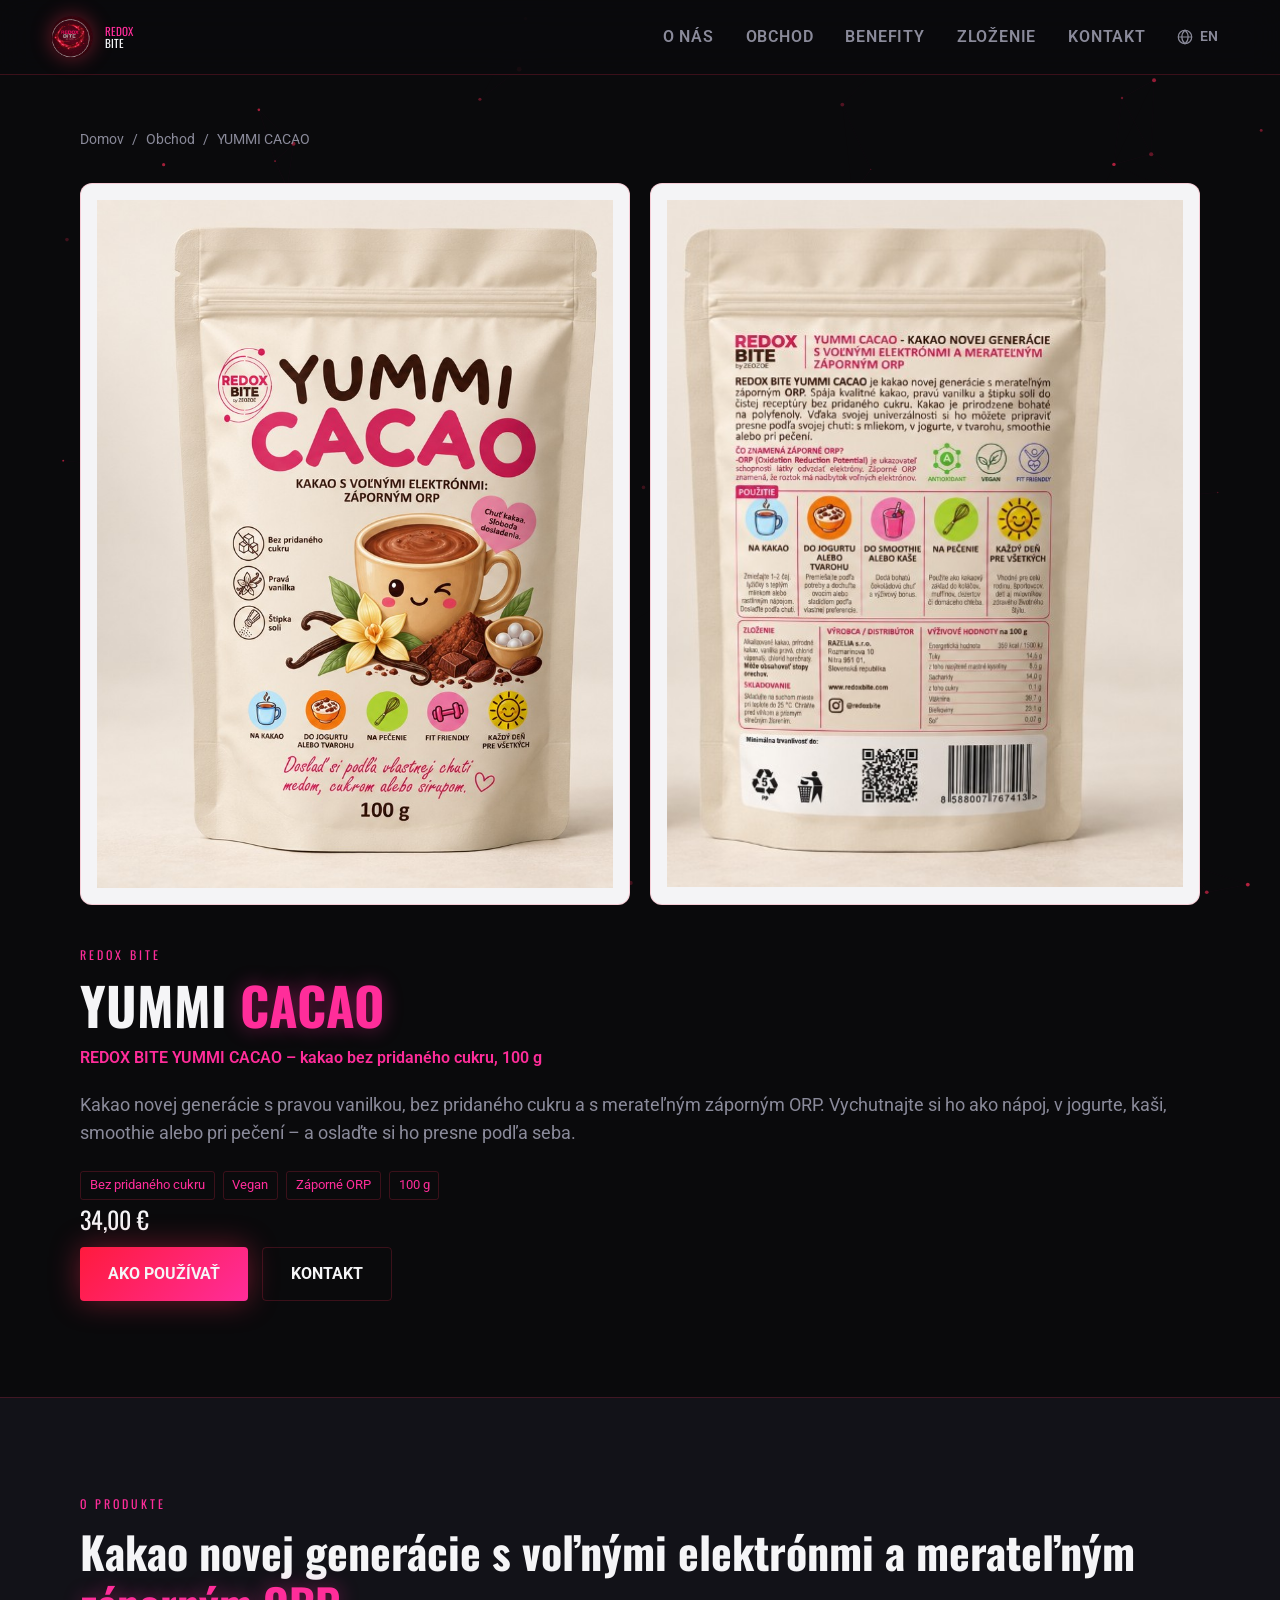
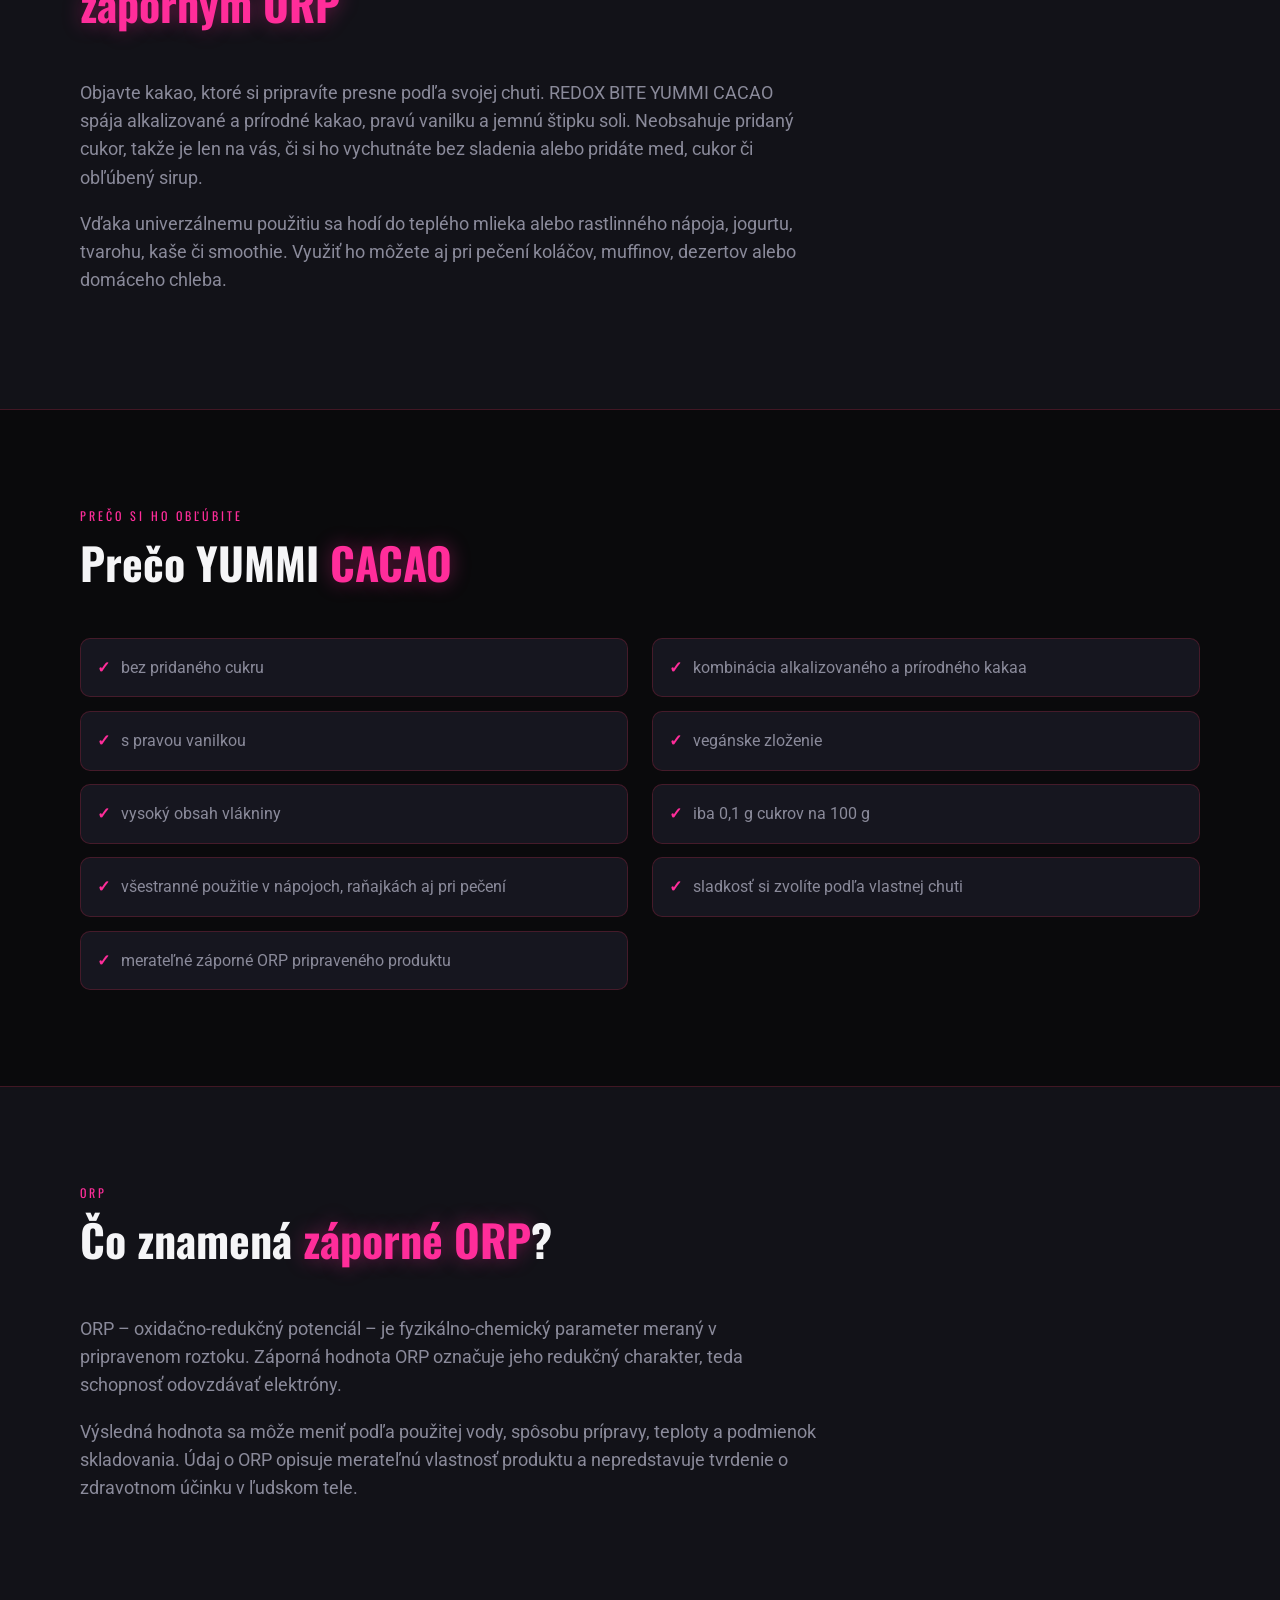
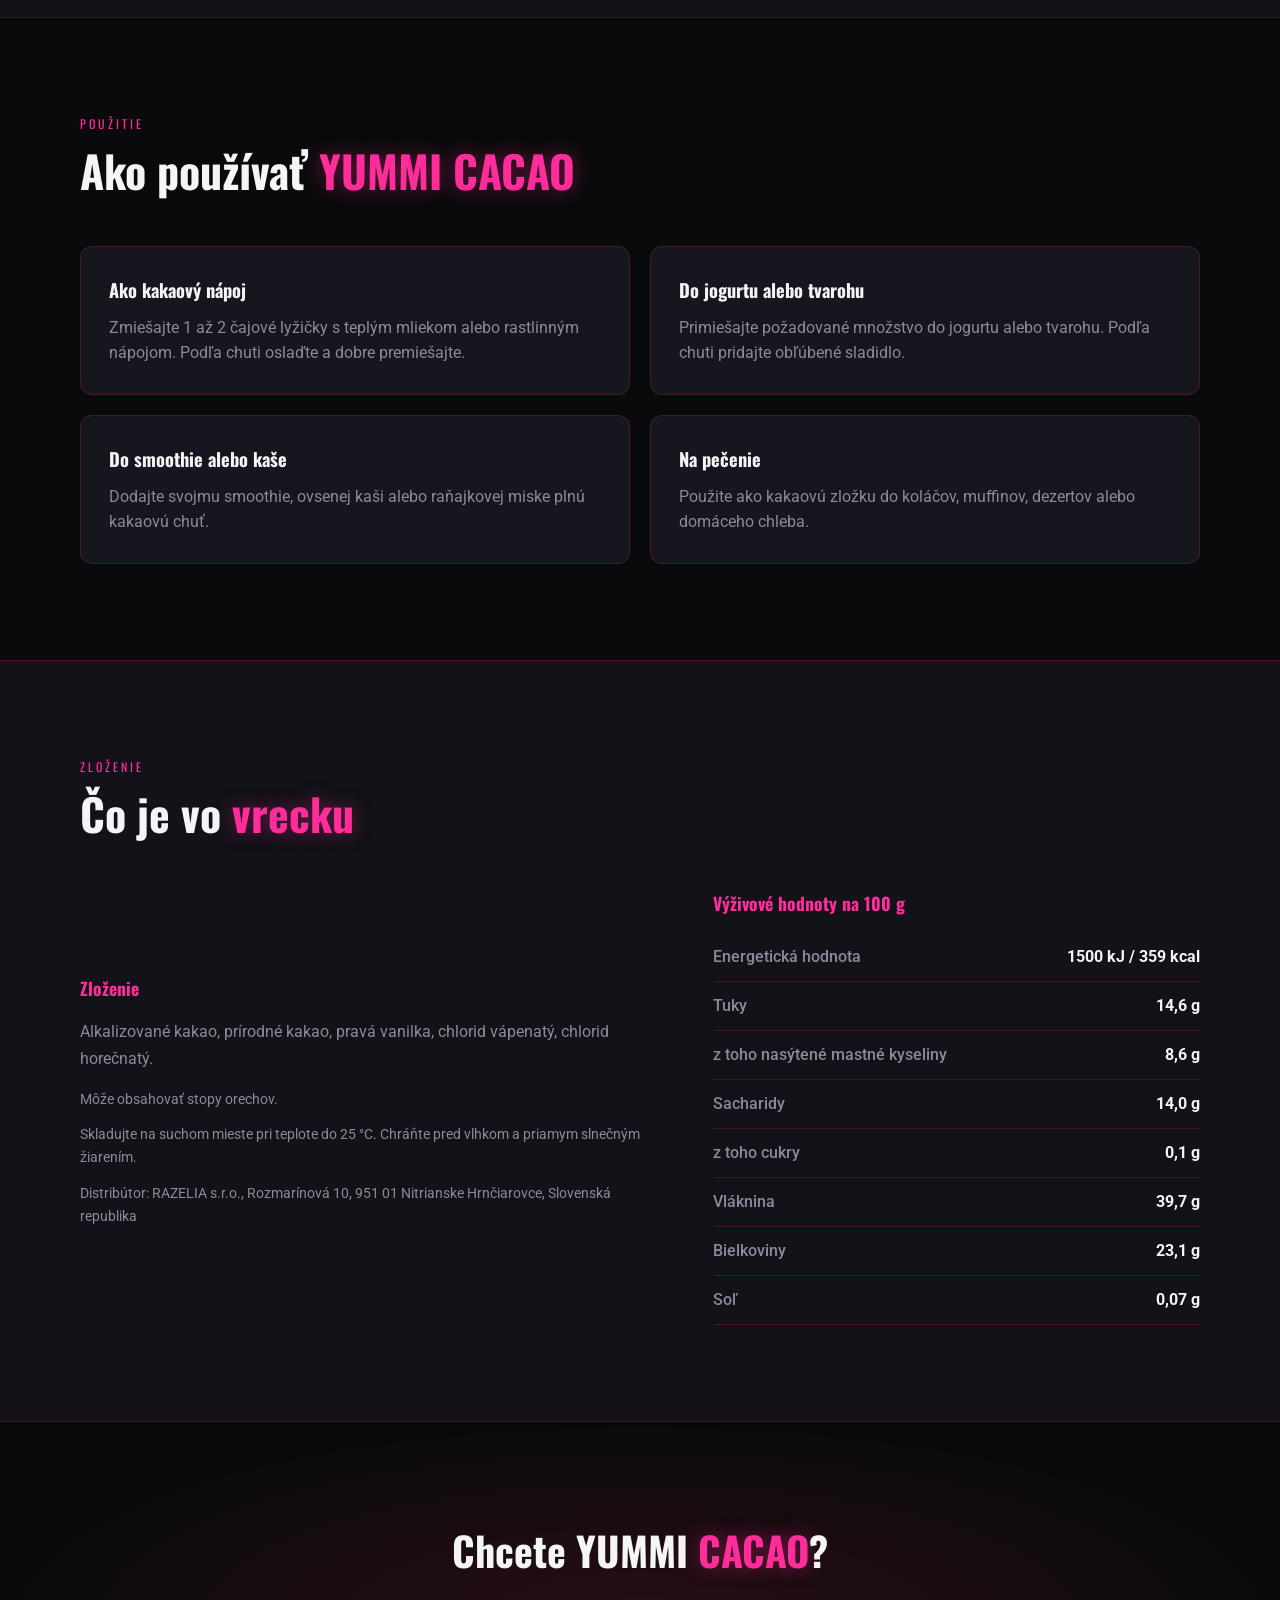
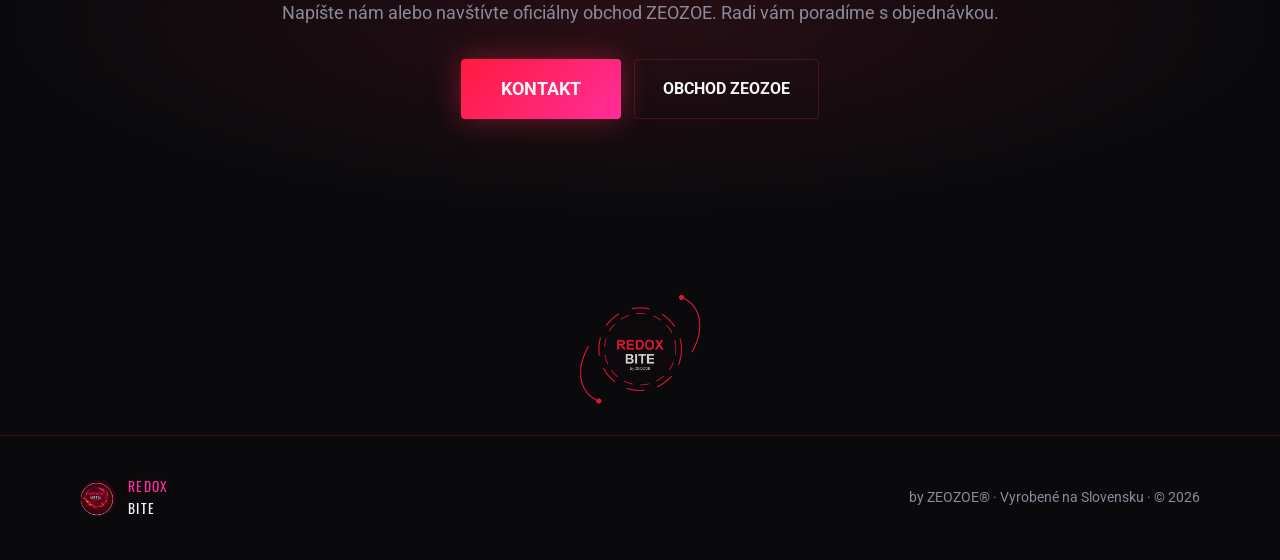
==== yummi-cacao-kakao-bez-pridaneho-cukru/index.html @ 3885592e "Add classic YUMMI CACAO at 34 EUR and price Pomaranč at 36 EUR. Co-authored-by: Cursor <cursoragent@" ====
<!DOCTYPE html>
<html lang="sk">
<head>
  <meta charset="UTF-8">
  <meta name="viewport" content="width=device-width, initial-scale=1.0">
  <title data-i18n="ycPageTitle">REDOX BITE YUMMI CACAO – kakao bez pridaného cukru, 100 g</title>
  <meta name="description" content="YUMMI CACAO spája prírodné a alkalizované kakao, pravú vanilku a merateľné záporné ORP. Bez pridaného cukru, do nápojov, kaší aj na pečenie." data-i18n-content="ycMetaDesc">
  <meta name="keywords" content="kakao bez pridaného cukru, YUMMI CACAO, REDOX BITE, kakao s vanilkou, vegánske kakao, kakao na pitie, kakao do smoothie, kakao do jogurtu, kakao na pečenie, záporné ORP, kvalitné kakao">
  <link rel="canonical" href="https://redoxbite.com/yummi-cacao-kakao-bez-pridaneho-cukru/">
  <meta property="og:type" content="product">
  <meta property="og:locale" content="sk_SK">
  <meta property="og:url" content="https://redoxbite.com/yummi-cacao-kakao-bez-pridaneho-cukru/">
  <meta property="og:title" content="REDOX BITE YUMMI CACAO – kakao bez pridaného cukru, 100 g" data-i18n-content="ycPageTitle">
  <meta property="og:description" content="YUMMI CACAO spája prírodné a alkalizované kakao, pravú vanilku a merateľné záporné ORP. Bez pridaného cukru, do nápojov, kaší aj na pečenie." data-i18n-content="ycMetaDesc">
  <meta property="og:image" content="https://redoxbite.com/assets/yummi-cacao-classic-front.jpg">
  <meta name="twitter:card" content="summary_large_image">
  <meta name="twitter:title" content="REDOX BITE YUMMI CACAO – kakao bez pridaného cukru, 100 g" data-i18n-content="ycPageTitle">
  <meta name="twitter:description" content="YUMMI CACAO spája prírodné a alkalizované kakao, pravú vanilku a merateľné záporné ORP. Bez pridaného cukru, do nápojov, kaší aj na pečenie." data-i18n-content="ycMetaDesc">
  <meta name="twitter:image" content="https://redoxbite.com/assets/yummi-cacao-classic-front.jpg">
  <link rel="icon" href="../assets/logo-red.png" type="image/png">
  <link rel="preconnect" href="https://fonts.googleapis.com">
  <link rel="preconnect" href="https://fonts.gstatic.com" crossorigin>
  <link href="https://fonts.googleapis.com/css?family=Roboto:400,500,700|Oswald:700&subset=latin,latin-ext&display=swap" rel="stylesheet">
  <link rel="stylesheet" href="../css/style.css?v=40">
  <script type="application/ld+json">
  {
    "@context": "https://schema.org",
    "@graph": [
      {
        "@type": "Product",
        "name": "REDOX BITE YUMMI CACAO – kakao bez pridaného cukru, 100 g",
        "description": "YUMMI CACAO spája prírodné a alkalizované kakao, pravú vanilku a merateľné záporné ORP. Bez pridaného cukru, do nápojov, kaší aj na pečenie.",
        "image": [
          "https://redoxbite.com/assets/yummi-cacao-classic-front.jpg",
          "https://redoxbite.com/assets/yummi-cacao-classic-back.jpg"
        ],
        "brand": { "@type": "Brand", "name": "REDOX BITE" },
        "sku": "8588007767413",
        "gtin13": "8588007767413",
        "offers": {
          "@type": "Offer",
          "priceCurrency": "EUR",
          "price": "34.00",
          "availability": "https://schema.org/InStock",
          "url": "https://redoxbite.com/yummi-cacao-kakao-bez-pridaneho-cukru/"
        },
        "weight": { "@type": "QuantitativeValue", "value": "100", "unitCode": "GRM" },
        "manufacturer": {
          "@type": "Organization",
          "name": "RAZELIA s.r.o.",
          "address": {
            "@type": "PostalAddress",
            "streetAddress": "Rozmarínová 10",
            "addressLocality": "Nitrianske Hrnčiarovce",
            "postalCode": "951 01",
            "addressCountry": "SK"
          }
        }
      }
    ]
  }
  </script>
</head>
<body>
  <canvas id="particles" aria-hidden="true"></canvas>

  <header class="site-header">
    <a href="../" class="brand">
      <img src="../assets/logo-red.png" alt="Redox Bite logo" width="42" height="42">
      <span class="brand-text">
        <span class="brand-redox">REDOX</span>
        <span class="brand-bite">BITE</span>
      </span>
    </a>
    <div class="header-right">
      <nav class="site-nav">
        <a href="../#about" data-i18n="navAbout">O nás</a>
        <a href="../#products" data-i18n="navShop">Obchod</a>
        <a href="#vlastnosti" data-i18n="navBenefits">Benefity</a>
        <a href="#zlozenie" data-i18n="navIngredients">Zloženie</a>
        <a href="../#contact" data-i18n="navContact">Kontakt</a>
      </nav>
      <button class="lang-toggle" type="button" id="langToggle" aria-label="Prepnúť do angličtiny">
        <svg class="lang-toggle__icon" viewBox="0 0 24 24" width="18" height="18" aria-hidden="true" focusable="false">
          <circle cx="12" cy="12" r="9" fill="none" stroke="currentColor" stroke-width="1.6"/>
          <path d="M3 12h18M12 3c2.8 2.4 4.2 5.4 4.2 9s-1.4 6.6-4.2 9c-2.8-2.4-4.2-5.4-4.2-9S9.2 5.4 12 3z" fill="none" stroke="currentColor" stroke-width="1.6"/>
        </svg>
        <span class="lang-toggle__code" id="langCode">EN</span>
      </button>
      <button class="nav-toggle" type="button" aria-label="Otvoriť menu" aria-expanded="false" data-i18n-aria="navToggle">
        <span></span><span></span><span></span>
      </button>
    </div>
  </header>

  <main>
    <section class="section pdp">
      <div class="container">
        <nav class="pdp__breadcrumb" aria-label="Breadcrumb">
          <a href="../" data-i18n="cacaoHome">Domov</a>
          <span aria-hidden="true">/</span>
          <a href="../#products" data-i18n="navShop">Obchod</a>
          <span aria-hidden="true">/</span>
          <span data-i18n="ycBreadcrumb">YUMMI CACAO</span>
        </nav>

        <div class="pdp__hero">
          <div class="pdp__gallery">
            <figure class="pdp__shot">
              <img
                src="../assets/yummi-cacao-classic-front.jpg"
                alt="REDOX BITE YUMMI CACAO v béžovom doypack balení 100 g"
                data-i18n-alt="ycFrontAlt"
                width="768"
                height="1024"
              >
            </figure>
            <figure class="pdp__shot">
              <img
                src="../assets/yummi-cacao-classic-back.jpg"
                alt="Zadná strana balenia YUMMI CACAO so zložením, použitím a výživovými údajmi"
                data-i18n-alt="ycBackAlt"
                width="512"
                height="682"
              >
            </figure>
          </div>

          <div class="pdp__summary">
            <p class="section-label">REDOX BITE</p>
            <h1 data-i18n-html="ycH1">YUMMI <span class="highlight">CACAO</span></h1>
            <p class="pdp__seo-name" data-i18n="ycSeoName">REDOX BITE YUMMI CACAO – kakao bez pridaného cukru, 100 g</p>
            <p class="pdp__lead" data-i18n="ycShort">
              Kakao novej generácie s pravou vanilkou, bez pridaného cukru a s merateľným záporným ORP. Vychutnajte si ho ako nápoj, v jogurte, kaši, smoothie alebo pri pečení – a oslaďte si ho presne podľa seba.
            </p>
            <ul class="product-tags">
              <li data-i18n="cacaoTagSugar">Bez pridaného cukru</li>
              <li data-i18n="cacaoTagVegan">Vegan</li>
              <li data-i18n="cacaoTagOrp">Záporné ORP</li>
              <li>100 g</li>
            </ul>
            <p class="product-price">34,00 €</p>
            <div class="pdp__actions">
              <a href="#pouzitie" class="btn btn-primary" data-i18n="cacaoUseBtn">Ako používať</a>
              <a href="../#contact" class="btn btn-ghost" data-i18n="navContact">Kontakt</a>
            </div>
          </div>
        </div>
      </div>
    </section>

    <section class="section section-dark" id="popis">
      <div class="container">
        <p class="section-label" data-i18n="cacaoAboutLabel">O produkte</p>
        <h2 class="section-title" data-i18n-html="ycAboutTitle">Kakao novej generácie s voľnými elektrónmi a merateľným <span class="highlight">záporným ORP</span></h2>
        <div class="pdp__copy">
          <p data-i18n="ycLong1">
            Objavte kakao, ktoré si pripravíte presne podľa svojej chuti. REDOX BITE YUMMI CACAO spája alkalizované a prírodné kakao, pravú vanilku a jemnú štipku soli. Neobsahuje pridaný cukor, takže je len na vás, či si ho vychutnáte bez sladenia alebo pridáte med, cukor či obľúbený sirup.
          </p>
          <p data-i18n="ycLong2">
            Vďaka univerzálnemu použitiu sa hodí do teplého mlieka alebo rastlinného nápoja, jogurtu, tvarohu, kaše či smoothie. Využiť ho môžete aj pri pečení koláčov, muffinov, dezertov alebo domáceho chleba.
          </p>
        </div>
      </div>
    </section>

    <section class="section" id="vlastnosti">
      <div class="container">
        <p class="section-label" data-i18n="ycFeatLabel">Prečo si ho obľúbite</p>
        <h2 class="section-title" data-i18n-html="ycFeatTitle">Prečo YUMMI <span class="highlight">CACAO</span></h2>
        <ul class="pdp__features">
          <li data-i18n="ycFeat1">bez pridaného cukru</li>
          <li data-i18n="ycFeat2">kombinácia alkalizovaného a prírodného kakaa</li>
          <li data-i18n="ycFeat3">s pravou vanilkou</li>
          <li data-i18n="ycFeat4">vegánske zloženie</li>
          <li data-i18n="ycFeat5">vysoký obsah vlákniny</li>
          <li data-i18n="ycFeat6">iba 0,1 g cukrov na 100 g</li>
          <li data-i18n="ycFeat7">všestranné použitie v nápojoch, raňajkách aj pri pečení</li>
          <li data-i18n="ycFeat8">sladkosť si zvolíte podľa vlastnej chuti</li>
          <li data-i18n="ycFeat9">merateľné záporné ORP pripraveného produktu</li>
        </ul>
      </div>
    </section>

    <section class="section section-dark" id="orp">
      <div class="container">
        <p class="section-label">ORP</p>
        <h2 class="section-title" data-i18n-html="ycOrpTitle">Čo znamená <span class="highlight">záporné ORP</span>?</h2>
        <div class="pdp__copy">
          <p data-i18n="ycOrp1">
            ORP – oxidačno-redukčný potenciál – je fyzikálno-chemický parameter meraný v pripravenom roztoku. Záporná hodnota ORP označuje jeho redukčný charakter, teda schopnosť odovzdávať elektróny.
          </p>
          <p data-i18n="ycOrp2">
            Výsledná hodnota sa môže meniť podľa použitej vody, spôsobu prípravy, teploty a podmienok skladovania. Údaj o ORP opisuje merateľnú vlastnosť produktu a nepredstavuje tvrdenie o zdravotnom účinku v ľudskom tele.
          </p>
        </div>
      </div>
    </section>

    <section class="section" id="pouzitie">
      <div class="container">
        <p class="section-label" data-i18n="cacaoUseLabel">Použitie</p>
        <h2 class="section-title" data-i18n-html="ycUseTitle">Ako používať <span class="highlight">YUMMI CACAO</span></h2>
        <div class="pdp__usage">
          <article class="pdp__use-card">
            <h3 data-i18n="ycUse1Title">Ako kakaový nápoj</h3>
            <p data-i18n="ycUse1Text">Zmiešajte 1 až 2 čajové lyžičky s teplým mliekom alebo rastlinným nápojom. Podľa chuti oslaďte a dobre premiešajte.</p>
          </article>
          <article class="pdp__use-card">
            <h3 data-i18n="ycUse2Title">Do jogurtu alebo tvarohu</h3>
            <p data-i18n="ycUse2Text">Primiešajte požadované množstvo do jogurtu alebo tvarohu. Podľa chuti pridajte obľúbené sladidlo.</p>
          </article>
          <article class="pdp__use-card">
            <h3 data-i18n="ycUse3Title">Do smoothie alebo kaše</h3>
            <p data-i18n="ycUse3Text">Dodajte svojmu smoothie, ovsenej kaši alebo raňajkovej miske plnú kakaovú chuť.</p>
          </article>
          <article class="pdp__use-card">
            <h3 data-i18n="ycUse4Title">Na pečenie</h3>
            <p data-i18n="ycUse4Text">Použite ako kakaovú zložku do koláčov, muffinov, dezertov alebo domáceho chleba.</p>
          </article>
        </div>
      </div>
    </section>

    <section class="section section-dark" id="zlozenie">
      <div class="container">
        <p class="section-label" data-i18n="ingHeading">Zloženie</p>
        <h2 class="section-title" data-i18n-html="ycIngTitle">Čo je vo <span class="highlight">vrecku</span></h2>
        <div class="formula-layout">
          <div class="ingredients-block">
            <h3 data-i18n="ingHeading">Zloženie</h3>
            <p class="ingredients-text" data-i18n="ycIngText">
              Alkalizované kakao, prírodné kakao, pravá vanilka, chlorid vápenatý, chlorid horečnatý.
            </p>
            <p class="ingredients-note" data-i18n="ycAllergens">Môže obsahovať stopy orechov.</p>
            <p class="ingredients-note" data-i18n="ycStorage">Skladujte na suchom mieste pri teplote do 25 °C. Chráňte pred vlhkom a priamym slnečným žiarením.</p>
            <p class="ingredients-note" data-i18n="ycDistributor">Distribútor: RAZELIA s.r.o., Rozmarínová 10, 951 01 Nitrianske Hrnčiarovce, Slovenská republika</p>
          </div>
          <div class="usage-block">
            <h3 data-i18n="ycNutriTitle">Výživové hodnoty na 100 g</h3>
            <table class="pdp__nutrition">
              <caption class="visually-hidden" data-i18n="ycNutriTitle">Výživové hodnoty na 100 g</caption>
              <tbody>
                <tr>
                  <th scope="row" data-i18n="cacaoNutriEnergy">Energetická hodnota</th>
                  <td>1500 kJ / 359 kcal</td>
                </tr>
                <tr>
                  <th scope="row" data-i18n="cacaoNutriFat">Tuky</th>
                  <td>14,6 g</td>
                </tr>
                <tr>
                  <th scope="row" data-i18n="cacaoNutriSat">z toho nasýtené mastné kyseliny</th>
                  <td>8,6 g</td>
                </tr>
                <tr>
                  <th scope="row" data-i18n="cacaoNutriCarb">Sacharidy</th>
                  <td>14,0 g</td>
                </tr>
                <tr>
                  <th scope="row" data-i18n="cacaoNutriSugar">z toho cukry</th>
                  <td>0,1 g</td>
                </tr>
                <tr>
                  <th scope="row" data-i18n="cacaoNutriFiber">Vláknina</th>
                  <td>39,7 g</td>
                </tr>
                <tr>
                  <th scope="row" data-i18n="cacaoNutriProtein">Bielkoviny</th>
                  <td>23,1 g</td>
                </tr>
                <tr>
                  <th scope="row" data-i18n="cacaoNutriSalt">Soľ</th>
                  <td>0,07 g</td>
                </tr>
              </tbody>
            </table>
          </div>
        </div>
      </div>
    </section>

    <section class="section cta-section">
      <div class="container cta-inner">
        <h2 data-i18n-html="ycCtaTitle">Chcete YUMMI <span class="highlight">CACAO</span>?</h2>
        <p data-i18n="ycCtaText">Napíšte nám alebo navštívte oficiálny obchod ZEOZOE. Radi vám poradíme s objednávkou.</p>
        <div class="pdp__actions pdp__actions--center">
          <a href="../#contact" class="btn btn-primary btn-lg" data-i18n="navContact">Kontakt</a>
          <a href="https://www.zeozoe.sk/kategoria-produktu/vsetko/redox-bite/" class="btn btn-ghost" target="_blank" rel="noopener noreferrer" data-i18n="btnZeozoeShop">Obchod ZEOZOE</a>
        </div>
      </div>
    </section>
  </main>

  <div class="bottom-mark" aria-hidden="true">
    <img src="../assets/logo-orbital-match.png?v=4" alt="" width="140" height="140" loading="lazy">
  </div>

  <footer class="site-footer">
    <div class="container footer-inner">
      <div class="footer-brand">
        <img src="../assets/logo-red.png" alt="" width="36" height="36">
        <span><span class="text-redox">REDOX</span> <span class="text-bite">BITE</span></span>
      </div>
      <p class="footer-credit" data-i18n-html="footerCredit">by ZEOZOE® &middot; Vyrobené na Slovensku &middot; &copy; 2026</p>
    </div>
  </footer>

  <script src="../js/i18n.js?v=3"></script>
  <script src="../js/main.js?v=7"></script>
</body>
</html>
---- css/style.css ----
*,
*::before,
*::after {
  margin: 0;
  padding: 0;
  box-sizing: border-box;
}

:root {
  --bg: #0a0a0c;
  --bg-elevated: #121218;
  --bg-card: #16161f;
  --red: #ff1a3d;
  --red-glow: #ff2d55;
  --pink: #ff2d9a;
  --magenta: #e91e8c;
  --white: #f5f5f7;
  --muted: #8a8a9a;
  --border: rgba(255, 45, 85, 0.2);
  --font-display: Oswald, sans-serif;
  --font-body: Roboto, Helvetica, sans-serif;
}

html {
  scroll-behavior: smooth;
}

body {
  font-family: Roboto, Helvetica, sans-serif;
  background: var(--bg);
  color: var(--white);
  line-height: 1.6;
  overflow-x: hidden;
}

h1, h2, h3, h4, h5, h6,
.brand-text,
.section-title,
.section-label,
.hero h1,
.stat-value,
.product-price,
.cta-inner h2,
.footer-brand {
  font-family: Oswald, sans-serif;
  letter-spacing: normal;
}

#particles {
  position: fixed;
  inset: 0;
  z-index: 0;
  pointer-events: none;
}

a {
  color: var(--pink);
  text-decoration: none;
  transition: color 0.25s, opacity 0.25s;
}

a:hover {
  color: var(--red-glow);
}

img {
  max-width: 100%;
  display: block;
}

.container {
  width: min(1120px, 92vw);
  margin: 0 auto;
}

/* Header */

.site-header {
  position: fixed;
  top: 0;
  left: 0;
  right: 0;
  z-index: 100;
  display: flex;
  align-items: center;
  justify-content: space-between;
  padding: 1rem 4vw;
  background: rgba(10, 10, 12, 0.75);
  backdrop-filter: blur(16px);
  border-bottom: 1px solid var(--border);
}

.header-right {
  display: flex;
  align-items: center;
  gap: 1.25rem;
}

.lang-toggle {
  display: inline-flex;
  align-items: center;
  gap: 0.4rem;
  padding: 0.35rem 0.55rem;
  background: transparent;
  border: 1px solid transparent;
  border-radius: 4px;
  color: var(--muted);
  font-family: Roboto, Helvetica, sans-serif;
  font-size: 0.85rem;
  font-weight: 600;
  letter-spacing: 0.04em;
  cursor: pointer;
  transition: color 0.2s ease-in-out, border-color 0.2s ease-in-out, background 0.2s ease-in-out;
}

.lang-toggle:hover,
.lang-toggle:focus-visible {
  color: var(--white);
  border-color: var(--border);
  outline: none;
}

.lang-toggle:active {
  color: var(--pink);
}

.lang-toggle__icon {
  display: block;
  flex-shrink: 0;
}

.lang-toggle__code {
  line-height: 1;
}

.brand {
  display: flex;
  align-items: center;
  gap: 0.75rem;
  color: inherit;
}

.brand img,
.footer-brand img {
  border-radius: 50%;
  background: #120008;
  object-fit: cover;
  object-position: center center;
}

.brand img {
  box-shadow: 0 0 20px rgba(255, 45, 85, 0.4);
}

.brand-text {
  display: flex;
  flex-direction: column;
  font-family: Oswald, sans-serif;
  font-size: 0.7rem;
  line-height: 1.1;
  letter-spacing: normal;
}

.brand-redox {
  color: var(--pink);
}

.brand-bite {
  color: var(--white);
}

.site-nav {
  display: flex;
  gap: 2rem;
}

.site-nav a {
  color: var(--muted);
  font-weight: 600;
  font-size: 1rem;
  letter-spacing: 0.05em;
  text-transform: uppercase;
}

.site-nav a:hover {
  color: var(--white);
}

.nav-toggle {
  display: none;
  flex-direction: column;
  gap: 5px;
  background: none;
  border: none;
  cursor: pointer;
  padding: 4px;
}

.nav-toggle span {
  display: block;
  width: 24px;
  height: 2px;
  background: var(--white);
  transition: transform 0.3s, opacity 0.3s;
}

/* Hero */

.hero {
  position: relative;
  min-height: 100vh;
  display: flex;
  align-items: center;
  justify-content: center;
  padding: 7rem 4vw 4rem;
  z-index: 1;
}

.hero-glow {
  position: absolute;
  top: 30%;
  left: 50%;
  transform: translate(-50%, -50%);
  width: 600px;
  height: 600px;
  background: radial-gradient(circle, rgba(255, 45, 85, 0.25) 0%, transparent 70%);
  pointer-events: none;
  animation: pulse-glow 4s ease-in-out infinite;
}

@keyframes pulse-glow {
  0%, 100% { opacity: 0.6; transform: translate(-50%, -50%) scale(1); }
  50% { opacity: 1; transform: translate(-50%, -50%) scale(1.1); }
}

.hero-inner {
  text-align: center;
  max-width: 720px;
  position: relative;
  z-index: 2;
  padding-bottom: 2rem;
}

.hero-logo-stage {
  position: relative;
  width: 210px;
  height: 210px;
  margin: 0 auto 1.5rem;
}

.hero-logo-wrap {
  position: absolute;
  top: 50%;
  left: 50%;
  width: 180px;
  height: 180px;
  transform: translate(-50%, -50%);
  border-radius: 50%;
  overflow: hidden;
  background: #3a0012;
  box-shadow: 0 0 40px rgba(255, 45, 85, 0.35);
  z-index: 2;
}

.hero-logo {
  display: block;
  width: 100%;
  height: 100%;
  object-fit: cover;
  object-position: 45% center;
  transform: scale(1.34) translateX(3%);
}

.orbit-ring-wrap {
  position: absolute;
  top: 50%;
  left: 50%;
  width: 208px;
  height: 208px;
  transform: translate(-50%, -50%);
  z-index: 3;
  pointer-events: none;
}

.orbit-ring {
  width: 100%;
  height: 100%;
  border-radius: 50%;
  border: 3px solid transparent;
  border-top-color: var(--red);
  border-right-color: var(--pink);
  box-shadow: 0 0 22px rgba(255, 45, 85, 0.55);
}

@keyframes spin {
  to { transform: rotate(360deg); }
}

.hero-tag {
  font-size: 0.85rem;
  letter-spacing: 0.3em;
  text-transform: uppercase;
  color: var(--muted);
  margin-bottom: 0.5rem;
}

.hero h1 {
  font-family: Oswald, sans-serif;
  font-size: clamp(3rem, 10vw, 5.5rem);
  font-weight: 700;
  line-height: 1;
  letter-spacing: normal;
  margin-bottom: 1.25rem;
}

.text-redox {
  color: var(--pink);
  text-shadow: 0 0 40px rgba(255, 45, 154, 0.6);
}

.text-bite {
  color: var(--white);
  display: block;
  text-shadow: 0 0 30px rgba(255, 255, 255, 0.2);
}

.hero-sub {
  font-size: clamp(1.05rem, 2.5vw, 1.25rem);
  color: var(--muted);
  max-width: 540px;
  margin: 0 auto 2rem;
  font-weight: 500;
  line-height: 1.7;
  letter-spacing: 0.01em;
}

.orp-badge {
  font-family: Oswald, sans-serif;
  font-weight: 700;
  font-size: 0.95em;
  color: var(--pink);
  letter-spacing: 0.04em;
  white-space: nowrap;
}

.hero-actions {
  display: flex;
  flex-wrap: wrap;
  gap: 1rem;
  justify-content: center;
  margin-bottom: 3rem;
}

.btn {
  display: inline-flex;
  align-items: center;
  justify-content: center;
  padding: 0.85rem 1.75rem;
  font-family: Roboto, Helvetica, sans-serif;
  font-size: 1rem;
  font-weight: 700;
  letter-spacing: normal;
  text-transform: uppercase;
  border-radius: 4px;
  border: none;
  cursor: pointer;
  transition: transform 0.2s, box-shadow 0.2s, background 0.2s;
}

.btn-primary {
  background: linear-gradient(135deg, var(--red), var(--pink));
  color: var(--white);
  box-shadow: 0 0 30px rgba(255, 45, 85, 0.4);
}

.btn:focus-visible {
  outline: 2px solid var(--pink);
  outline-offset: 3px;
}

.btn:active {
  transform: translateY(0);
}

.btn-primary:hover {
  transform: translateY(-2px);
  box-shadow: 0 0 45px rgba(255, 45, 85, 0.6);
  color: var(--white);
}

.btn-ghost {
  background: transparent;
  color: var(--white);
  border: 1px solid var(--border);
}

.btn-ghost:hover {
  border-color: var(--pink);
  color: var(--pink);
}

.btn-lg {
  padding: 1rem 2.5rem;
  font-size: 1.1rem;
}

.hero-stats {
  display: flex;
  flex-wrap: wrap;
  justify-content: center;
  gap: 2.5rem;
  padding-top: 1rem;
  border-top: 1px solid var(--border);
}

.stat {
  text-align: center;
}

.stat-value {
  display: block;
  font-family: Oswald, sans-serif;
  font-size: 1.75rem;
  font-weight: 700;
  color: var(--pink);
}

.stat-label {
  font-size: 0.8rem;
  color: var(--muted);
  text-transform: uppercase;
  letter-spacing: 0.1em;
}

/* Sections */

.section {
  position: relative;
  z-index: 1;
  padding: 6rem 0;
}

.section-dark {
  background: var(--bg-elevated);
  border-top: 1px solid var(--border);
  border-bottom: 1px solid var(--border);
}

.section-label {
  font-family: Oswald, sans-serif;
  font-size: 0.75rem;
  letter-spacing: 0.25em;
  text-transform: uppercase;
  color: var(--pink);
  margin-bottom: 0.75rem;
}

.section-title {
  font-family: Oswald, sans-serif;
  font-size: clamp(1.75rem, 4vw, 2.75rem);
  font-weight: 700;
  margin-bottom: 3rem;
  line-height: 1.2;
  letter-spacing: normal;
}

.highlight {
  color: var(--pink);
  text-shadow: 0 0 20px rgba(255, 45, 154, 0.4);
}

.section-intro {
  color: var(--muted);
  font-size: 1.15rem;
  margin: -2rem 0 2.5rem;
  max-width: 640px;
}

/* About */

.about-grid {
  display: grid;
  grid-template-columns: 1fr 1fr;
  gap: 3rem;
  align-items: center;
}

.about-copy p {
  color: var(--muted);
  font-size: 1.15rem;
  margin-bottom: 1.25rem;
  font-weight: 500;
}

.about-card {
  position: relative;
  border-radius: 12px;
  overflow: hidden;
  border: 1px solid var(--border);
}

.checker-bg {
  position: absolute;
  inset: 0;
  background-image:
    linear-gradient(45deg, #1a1a22 25%, transparent 25%),
    linear-gradient(-45deg, #1a1a22 25%, transparent 25%),
    linear-gradient(45deg, transparent 75%, #1a1a22 75%),
    linear-gradient(-45deg, transparent 75%, #1a1a22 75%);
  background-size: 20px 20px;
  background-position: 0 0, 0 10px, 10px -10px, -10px 0;
  opacity: 0.5;
}

.about-card-content {
  position: relative;
  padding: 2rem;
  background: rgba(22, 22, 31, 0.9);
}

.about-card-content h3 {
  font-family: Oswald, sans-serif;
  font-size: 1.25rem;
  margin-bottom: 1rem;
  color: var(--pink);
}

.about-card-content p {
  color: var(--muted);
  margin-bottom: 0.75rem;
}

.credit {
  margin-top: 1.5rem;
  font-size: 0.9rem;
}

.credit strong {
  color: var(--white);
}

/* Features */

.feature-grid {
  display: grid;
  grid-template-columns: repeat(3, 1fr);
  gap: 1.5rem;
}

.feature-card {
  background: var(--bg-card);
  border: 1px solid var(--border);
  border-radius: 12px;
  padding: 2rem;
  transition: transform 0.3s, box-shadow 0.3s, border-color 0.3s;
}

.feature-card:hover {
  transform: translateY(-4px);
  border-color: rgba(255, 45, 154, 0.4);
  box-shadow: 0 12px 40px rgba(255, 45, 85, 0.15);
}

.feature-icon {
  font-size: 2rem;
  margin-bottom: 1rem;
}

.feature-card h3 {
  font-family: Oswald, sans-serif;
  font-size: 1.1rem;
  margin-bottom: 0.75rem;
  color: var(--white);
}

.feature-card p {
  color: var(--muted);
  font-size: 1rem;
}

/* Products */

.product-grid {
  display: grid;
  grid-template-columns: repeat(2, 1fr);
  gap: 1.5rem;
}

.product-card {
  position: relative;
  background: var(--bg-card);
  border: 1px solid var(--border);
  border-radius: 12px;
  padding: 2rem;
  display: flex;
  flex-direction: column;
  gap: 0.85rem;
  transition: transform 0.3s, box-shadow 0.3s, border-color 0.3s;
}

.product-card:hover {
  transform: translateY(-4px);
  border-color: rgba(255, 45, 154, 0.4);
  box-shadow: 0 12px 40px rgba(255, 45, 85, 0.15);
}

.product-card-featured {
  border-color: rgba(255, 45, 154, 0.35);
  background: linear-gradient(160deg, rgba(255, 45, 85, 0.08), var(--bg-card));
}

.product-badge {
  align-self: flex-start;
  font-family: Oswald, sans-serif;
  font-size: 0.65rem;
  letter-spacing: 0.12em;
  text-transform: uppercase;
  color: var(--pink);
  border: 1px solid var(--border);
  padding: 0.25rem 0.6rem;
  border-radius: 3px;
}

.product-card h3 {
  font-family: Oswald, sans-serif;
  font-size: 1.15rem;
  line-height: 1.3;
}

.product-desc {
  color: var(--muted);
  flex: 1;
}

.product-tags {
  list-style: none;
  display: flex;
  flex-wrap: wrap;
  gap: 0.5rem;
}

.product-tags li {
  font-size: 0.8rem;
  color: var(--pink);
  border: 1px solid var(--border);
  padding: 0.2rem 0.55rem;
  border-radius: 3px;
}

.product-price {
  font-family: Oswald, sans-serif;
  font-size: 1.5rem;
  color: var(--white);
}

.product-card .btn {
  width: 100%;
}

.product-image-wrap {
  border-radius: 10px;
  overflow: hidden;
  border: 1px solid var(--border);
  background: #0f0f14;
  aspect-ratio: 1;
}

.product-image {
  width: 100%;
  height: 100%;
  object-fit: cover;
  display: block;
  transition: transform 0.4s ease;
}

.product-card:hover .product-image {
  transform: scale(1.04);
}

.product-image-wrap--contain {
  background: #f4f4f6;
}

.product-image-wrap--contain .product-image {
  object-fit: contain;
}

.product-card:hover .product-image-wrap--contain .product-image {
  transform: none;
}

/* Gallery showcase */

.section-gallery {
  padding: 3rem 0 1rem;
}

.gallery-showcase {
  display: grid;
  grid-template-columns: repeat(2, 1fr);
  gap: 1.5rem;
}

.gallery-item {
  margin: 0;
  border-radius: 12px;
  overflow: hidden;
  border: 1px solid var(--border);
  background: var(--bg-card);
}

.gallery-item img {
  width: 100%;
  aspect-ratio: 1;
  object-fit: cover;
  display: block;
}

.gallery-item figcaption {
  padding: 0.85rem 1rem;
  text-align: center;
  color: var(--muted);
  font-weight: 600;
  font-size: 0.95rem;
  border-top: 1px solid var(--border);
}

/* Benefits list */

.benefits-list {
  margin-top: 3rem;
  padding: 2rem;
  background: var(--bg-card);
  border: 1px solid var(--border);
  border-radius: 12px;
}

.benefits-list h3 {
  font-family: Oswald, sans-serif;
  font-size: 1.1rem;
  margin-bottom: 1rem;
  color: var(--pink);
}

.benefits-list ul {
  list-style: none;
  display: grid;
  grid-template-columns: repeat(2, 1fr);
  gap: 0.65rem 2rem;
}

.benefits-list li {
  color: var(--muted);
  padding-left: 1.25rem;
  position: relative;
}

.benefits-list li::before {
  content: "✓";
  position: absolute;
  left: 0;
  color: var(--pink);
  font-weight: 700;
}

/* Promises */

.promises-grid {
  display: grid;
  grid-template-columns: repeat(3, 1fr);
  gap: 1rem;
}

.promise-item {
  text-align: center;
  padding: 1.25rem 1rem;
  background: var(--bg-card);
  border: 1px solid var(--border);
  border-radius: 8px;
  color: var(--muted);
  font-weight: 600;
  font-size: 0.95rem;
  letter-spacing: 0.03em;
}

/* Ingredients & usage */

.ingredients-block h3,
.usage-block h3 {
  font-family: Oswald, sans-serif;
  font-size: 1.1rem;
  color: var(--pink);
  margin-bottom: 1rem;
}

.ingredients-text {
  color: var(--muted);
  line-height: 1.7;
  margin-bottom: 1rem;
}

.ingredients-note {
  color: var(--muted);
  font-size: 0.9rem;
  margin-bottom: 0.75rem;
}

.ingredients-note.disclaimer {
  font-size: 0.8rem;
  opacity: 0.85;
  margin-top: 1rem;
  padding-top: 1rem;
  border-top: 1px solid var(--border);
}

.usage-steps {
  list-style: none;
  margin-bottom: 2rem;
}

.usage-steps li {
  color: var(--muted);
  padding: 0.65rem 0;
  border-bottom: 1px solid var(--border);
}

.usage-steps li:last-child {
  border-bottom: none;
}

.usage-steps strong {
  color: var(--white);
}

.info-small {
  font-size: 0.85rem;
  color: var(--muted);
  margin-top: 0.25rem;
}

/* Formula */

.formula-layout {
  display: grid;
  grid-template-columns: 1.2fr 1fr;
  gap: 3rem;
  align-items: center;
}

.formula-list {
  list-style: none;
}

.formula-list li {
  display: grid;
  grid-template-columns: 120px 1fr 80px;
  align-items: center;
  gap: 1rem;
  padding: 1rem 0;
  border-bottom: 1px solid var(--border);
}

.formula-name {
  font-weight: 700;
  font-size: 1.05rem;
}

.formula-bar {
  height: 6px;
  background: rgba(255, 255, 255, 0.08);
  border-radius: 3px;
  overflow: hidden;
}

.formula-bar span {
  display: block;
  height: 100%;
  width: var(--w);
  background: linear-gradient(90deg, var(--red), var(--pink));
  border-radius: 3px;
  box-shadow: 0 0 10px rgba(255, 45, 85, 0.5);
  animation: bar-fill 1.5s ease-out forwards;
}

@keyframes bar-fill {
  from { width: 0; }
  to { width: var(--w); }
}

.formula-dose {
  text-align: right;
  color: var(--pink);
  font-family: Oswald, sans-serif;
  font-size: 0.85rem;
}

.formula-visual {
  text-align: center;
}

.molecule-ring {
  position: relative;
  width: 200px;
  height: 200px;
  margin: 0 auto 1.5rem;
  animation: spin 20s linear infinite reverse;
}

.molecule-ring .node {
  position: absolute;
  width: 14px;
  height: 14px;
  background: var(--red);
  border-radius: 50%;
  box-shadow: 0 0 15px var(--red-glow);
}

.molecule-ring .node:nth-child(1) { top: 0; left: 50%; transform: translateX(-50%); }
.molecule-ring .node:nth-child(2) { top: 25%; right: 10%; }
.molecule-ring .node:nth-child(3) { bottom: 25%; right: 10%; }
.molecule-ring .node:nth-child(4) { bottom: 0; left: 50%; transform: translateX(-50%); }
.molecule-ring .node:nth-child(5) { bottom: 25%; left: 10%; }
.molecule-ring .node:nth-child(6) { top: 25%; left: 10%; }

.formula-visual p {
  color: var(--muted);
  font-size: 1.1rem;
}

/* CTA */

.cta-section {
  text-align: center;
  background:
    radial-gradient(ellipse at center, rgba(255, 45, 85, 0.12) 0%, transparent 70%),
    var(--bg);
}

.cta-inner h2 {
  font-family: Oswald, sans-serif;
  font-size: clamp(1.75rem, 4vw, 2.5rem);
  margin-bottom: 1rem;
}

.cta-inner p {
  color: var(--muted);
  font-size: 1.15rem;
  margin-bottom: 2rem;
}

/* Contact */

.contact-grid {
  display: grid;
  grid-template-columns: 1.2fr 1fr;
  gap: 3rem;
}

.contact-form {
  display: flex;
  flex-direction: column;
  gap: 1rem;
}

.contact-form input,
.contact-form textarea {
  width: 100%;
  padding: 0.9rem 1.1rem;
  background: var(--bg-card);
  border: 1px solid var(--border);
  border-radius: 6px;
  color: var(--white);
  font-family: Roboto, Helvetica, sans-serif;
  font-size: 1rem;
  transition: border-color 0.25s, box-shadow 0.25s;
}

.contact-form input::placeholder,
.contact-form textarea::placeholder {
  color: #5a5a6a;
}

.contact-form input:focus,
.contact-form textarea:focus {
  outline: none;
  border-color: var(--pink);
  box-shadow: 0 0 0 3px rgba(255, 45, 154, 0.15);
}

.form-note {
  color: var(--pink);
  font-weight: 600;
}

.contact-info {
  display: flex;
  flex-direction: column;
  gap: 1.5rem;
}

.info-block h3 {
  font-family: Oswald, sans-serif;
  font-size: 0.75rem;
  letter-spacing: 0.15em;
  text-transform: uppercase;
  color: var(--pink);
  margin-bottom: 0.35rem;
}

.info-block p {
  color: var(--muted);
  font-size: 1.1rem;
}

.social-links {
  display: flex;
  gap: 1rem;
  margin-top: 0.5rem;
}

.social-links a {
  padding: 0.5rem 1rem;
  border: 1px solid var(--border);
  border-radius: 4px;
  font-weight: 600;
  font-size: 0.9rem;
}

.social-links a:hover {
  border-color: var(--pink);
  background: rgba(255, 45, 154, 0.1);
}

/* Footer */

.bottom-mark {
  position: relative;
  z-index: 1;
  display: flex;
  justify-content: center;
  padding: 4rem 0 1rem;
}

.bottom-mark img {
  width: 140px;
  height: 140px;
  opacity: 0.85;
  filter: drop-shadow(0 0 18px rgba(255, 45, 85, 0.25));
}

.site-footer {
  position: relative;
  z-index: 1;
  padding: 2.5rem 0;
  border-top: 1px solid var(--border);
  background: var(--bg);
}

.footer-inner {
  display: flex;
  flex-wrap: wrap;
  align-items: center;
  justify-content: space-between;
  gap: 1rem;
}

.footer-brand {
  display: flex;
  align-items: center;
  gap: 0.75rem;
  font-family: Oswald, sans-serif;
  font-size: 0.85rem;
  letter-spacing: 0.1em;
}

.footer-credit {
  color: var(--muted);
  font-size: 0.9rem;
}

/* Mobile nav */

.site-header.nav-open .nav-toggle span:nth-child(1) {
  transform: translateY(7px) rotate(45deg);
}

.site-header.nav-open .nav-toggle span:nth-child(2) {
  opacity: 0;
}

.site-header.nav-open .nav-toggle span:nth-child(3) {
  transform: translateY(-7px) rotate(-45deg);
}

@media (max-width: 900px) {
  .about-grid,
  .formula-layout,
  .contact-grid,
  .feature-grid,
  .product-grid,
  .promises-grid,
  .gallery-showcase {
    grid-template-columns: 1fr;
  }

  .benefits-list ul {
    grid-template-columns: 1fr;
  }

  .formula-list li {
    grid-template-columns: 1fr;
    gap: 0.5rem;
  }

  .formula-dose {
    text-align: left;
  }
}

@media (max-width: 768px) {
  .nav-toggle {
    display: flex;
  }

  .header-right {
    gap: 0.75rem;
  }

  .site-nav {
    position: fixed;
    top: 65px;
    left: 0;
    right: 0;
    flex-direction: column;
    gap: 0;
    background: rgba(10, 10, 12, 0.98);
    border-bottom: 1px solid var(--border);
    padding: 1rem 0;
    transform: translateY(-120%);
    opacity: 0;
    pointer-events: none;
    transition: transform 0.3s, opacity 0.3s;
  }

  .site-header.nav-open .site-nav {
    transform: translateY(0);
    opacity: 1;
    pointer-events: auto;
  }

  .site-nav a {
    padding: 0.85rem 4vw;
    border-bottom: 1px solid rgba(255, 255, 255, 0.05);
  }

  .hero-stats {
    gap: 1.5rem;
  }
}

.visually-hidden {
  position: absolute;
  width: 1px;
  height: 1px;
  padding: 0;
  margin: -1px;
  overflow: hidden;
  clip: rect(0, 0, 0, 0);
  white-space: nowrap;
  border: 0;
}

.pdp {
  padding-top: 8rem;
}

.pdp__breadcrumb {
  display: flex;
  flex-wrap: wrap;
  align-items: center;
  gap: 0.5rem;
  margin-bottom: 2rem;
  color: var(--muted);
  font-size: 0.9rem;
}

.pdp__breadcrumb a {
  color: var(--muted);
}

.pdp__breadcrumb a:hover,
.pdp__breadcrumb a:focus-visible {
  color: var(--white);
}

.pdp__hero {
  display: grid;
  grid-template-columns: 1fr;
  gap: 2.5rem;
  align-items: start;
}

.pdp__gallery {
  display: grid;
  grid-template-columns: 1fr 1fr;
  gap: 1.25rem;
  width: 100%;
}

.pdp__shot {
  margin: 0;
  border-radius: 12px;
  border: 1px solid var(--border);
  background: #f4f4f6;
  padding: 1rem;
}

.pdp__shot img {
  width: 100%;
  height: auto;
  object-fit: contain;
  display: block;
}

.pdp__summary h1 {
  font-family: Oswald, sans-serif;
  font-size: clamp(2rem, 5vw, 3.25rem);
  line-height: 1.1;
  margin-bottom: 0.75rem;
}

.pdp__seo-name {
  color: var(--pink);
  font-weight: 600;
  margin-bottom: 1.25rem;
}

.pdp__lead {
  color: var(--muted);
  font-size: 1.1rem;
  margin-bottom: 1.5rem;
}

.pdp__actions {
  display: flex;
  flex-wrap: wrap;
  gap: 0.85rem;
  margin-top: 0.5rem;
}

.pdp__actions--center {
  justify-content: center;
}

.pdp__copy {
  max-width: 46rem;
}

.pdp__copy p {
  color: var(--muted);
  font-size: 1.1rem;
  margin-bottom: 1.15rem;
}

.pdp__features {
  list-style: none;
  display: grid;
  grid-template-columns: repeat(2, 1fr);
  gap: 0.85rem 1.5rem;
}

.pdp__features li {
  position: relative;
  padding: 1rem 1rem 1rem 2.5rem;
  background: var(--bg-card);
  border: 1px solid var(--border);
  border-radius: 10px;
  color: var(--muted);
}

.pdp__features li::before {
  content: "✓";
  position: absolute;
  left: 1rem;
  color: var(--pink);
  font-weight: 700;
}

.pdp__usage {
  display: grid;
  grid-template-columns: repeat(2, 1fr);
  gap: 1.25rem;
}

.pdp__use-card {
  background: var(--bg-card);
  border: 1px solid var(--border);
  border-radius: 12px;
  padding: 1.75rem;
  transition: transform 0.25s ease-in-out, border-color 0.25s ease-in-out, box-shadow 0.25s ease-in-out;
}

.pdp__use-card:hover {
  transform: translateY(-4px);
  border-color: rgba(255, 45, 154, 0.4);
  box-shadow: 0 12px 40px rgba(255, 45, 85, 0.15);
}

.pdp__use-card h3 {
  font-family: Oswald, sans-serif;
  font-size: 1.15rem;
  margin-bottom: 0.65rem;
  color: var(--white);
}

.pdp__use-card p {
  color: var(--muted);
}

.pdp__nutrition {
  width: 100%;
  border-collapse: collapse;
}

.pdp__nutrition th,
.pdp__nutrition td {
  padding: 0.7rem 0;
  border-bottom: 1px solid var(--border);
  text-align: left;
}

.pdp__nutrition th {
  color: var(--muted);
  font-weight: 500;
}

.pdp__nutrition td {
  text-align: right;
  color: var(--white);
  font-weight: 700;
}

.pdp__faq {
  display: flex;
  flex-direction: column;
  gap: 0.85rem;
  max-width: 46rem;
}

.pdp__faq-item {
  background: var(--bg-card);
  border: 1px solid var(--border);
  border-radius: 10px;
  padding: 0 1.15rem;
}

.pdp__faq-item summary {
  cursor: pointer;
  list-style: none;
  padding: 1.1rem 0;
  font-weight: 700;
  color: var(--white);
}

.pdp__faq-item summary::-webkit-details-marker {
  display: none;
}

.pdp__faq-item summary:hover,
.pdp__faq-item summary:focus-visible {
  color: var(--pink);
}

.pdp__faq-item summary:focus-visible {
  outline: 2px solid var(--pink);
  outline-offset: 3px;
}

.pdp__faq-item p {
  color: var(--muted);
  padding-bottom: 1.1rem;
}

@media (max-width: 1100px) {
  .pdp__hero {
    grid-template-columns: 1fr;
  }
}

@media (max-width: 768px) {
  .pdp__gallery,
  .pdp__features,
  .pdp__usage {
    grid-template-columns: 1fr;
  }
}
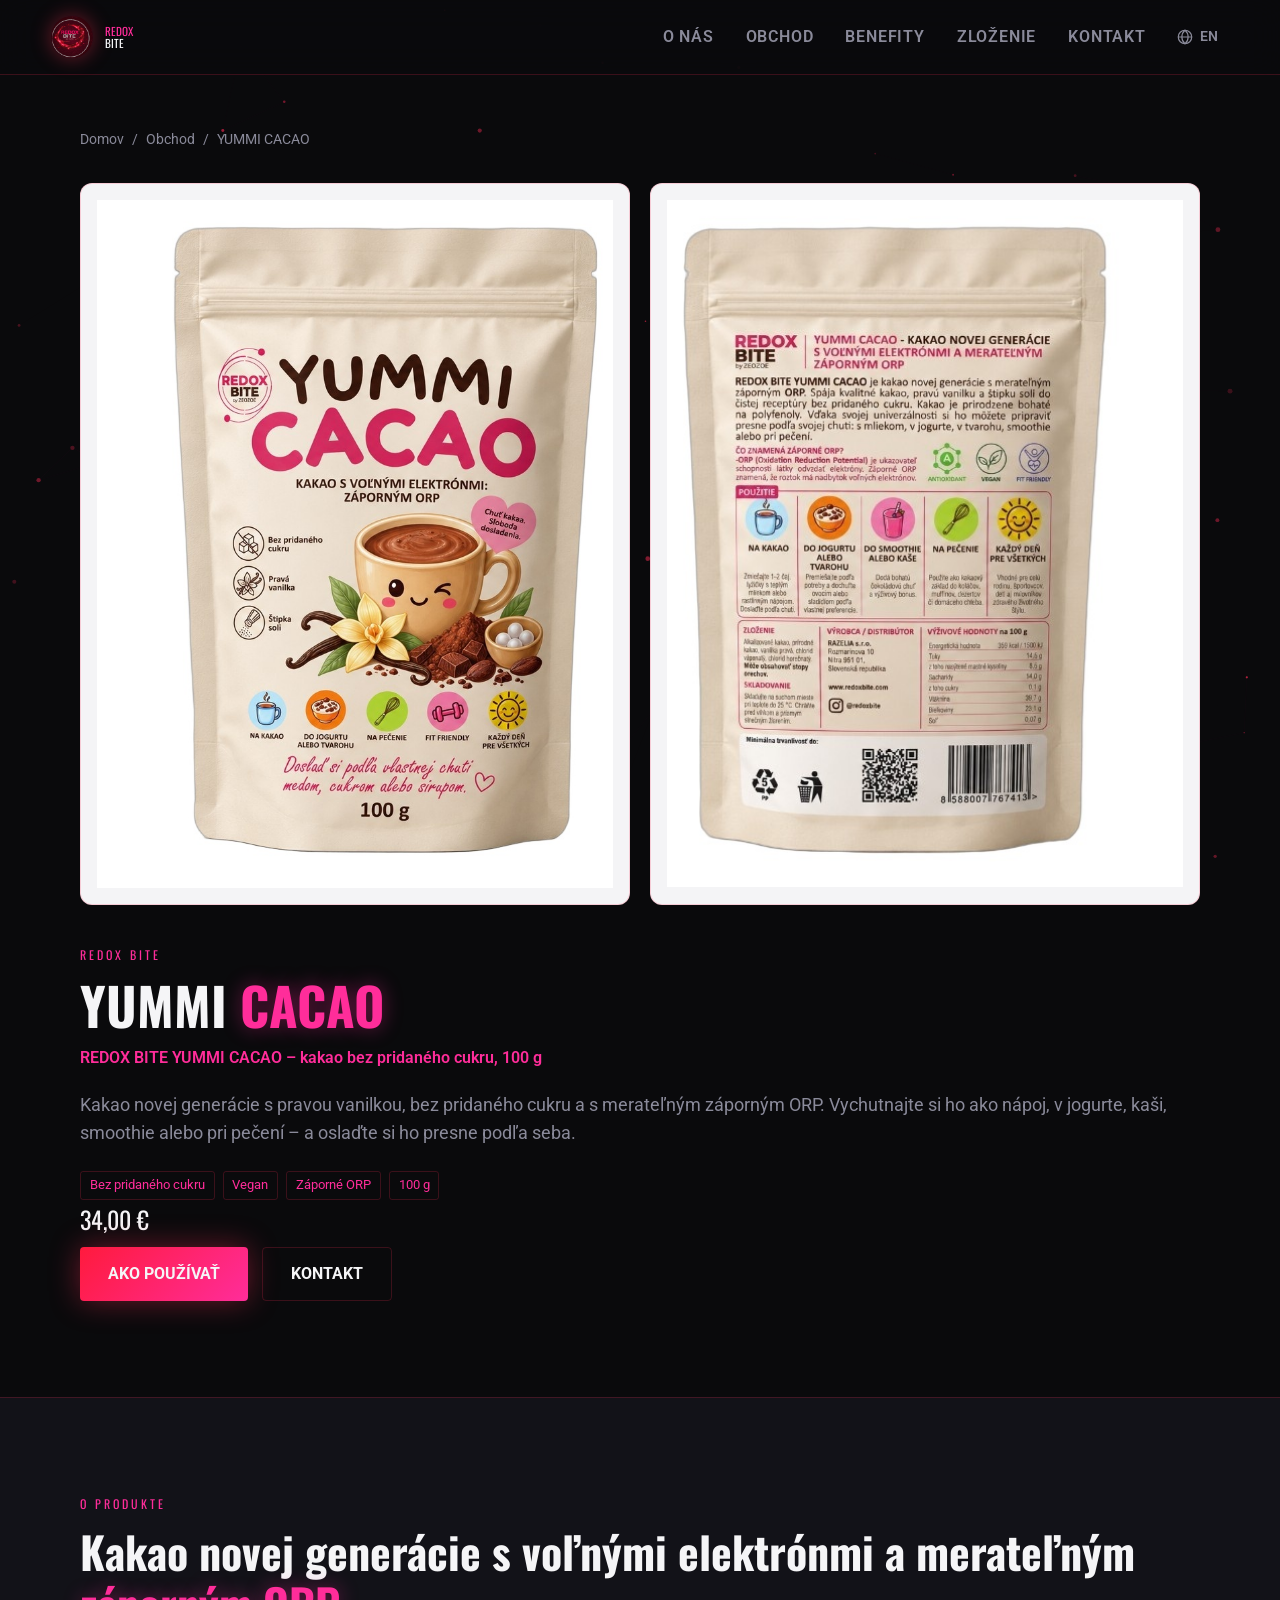
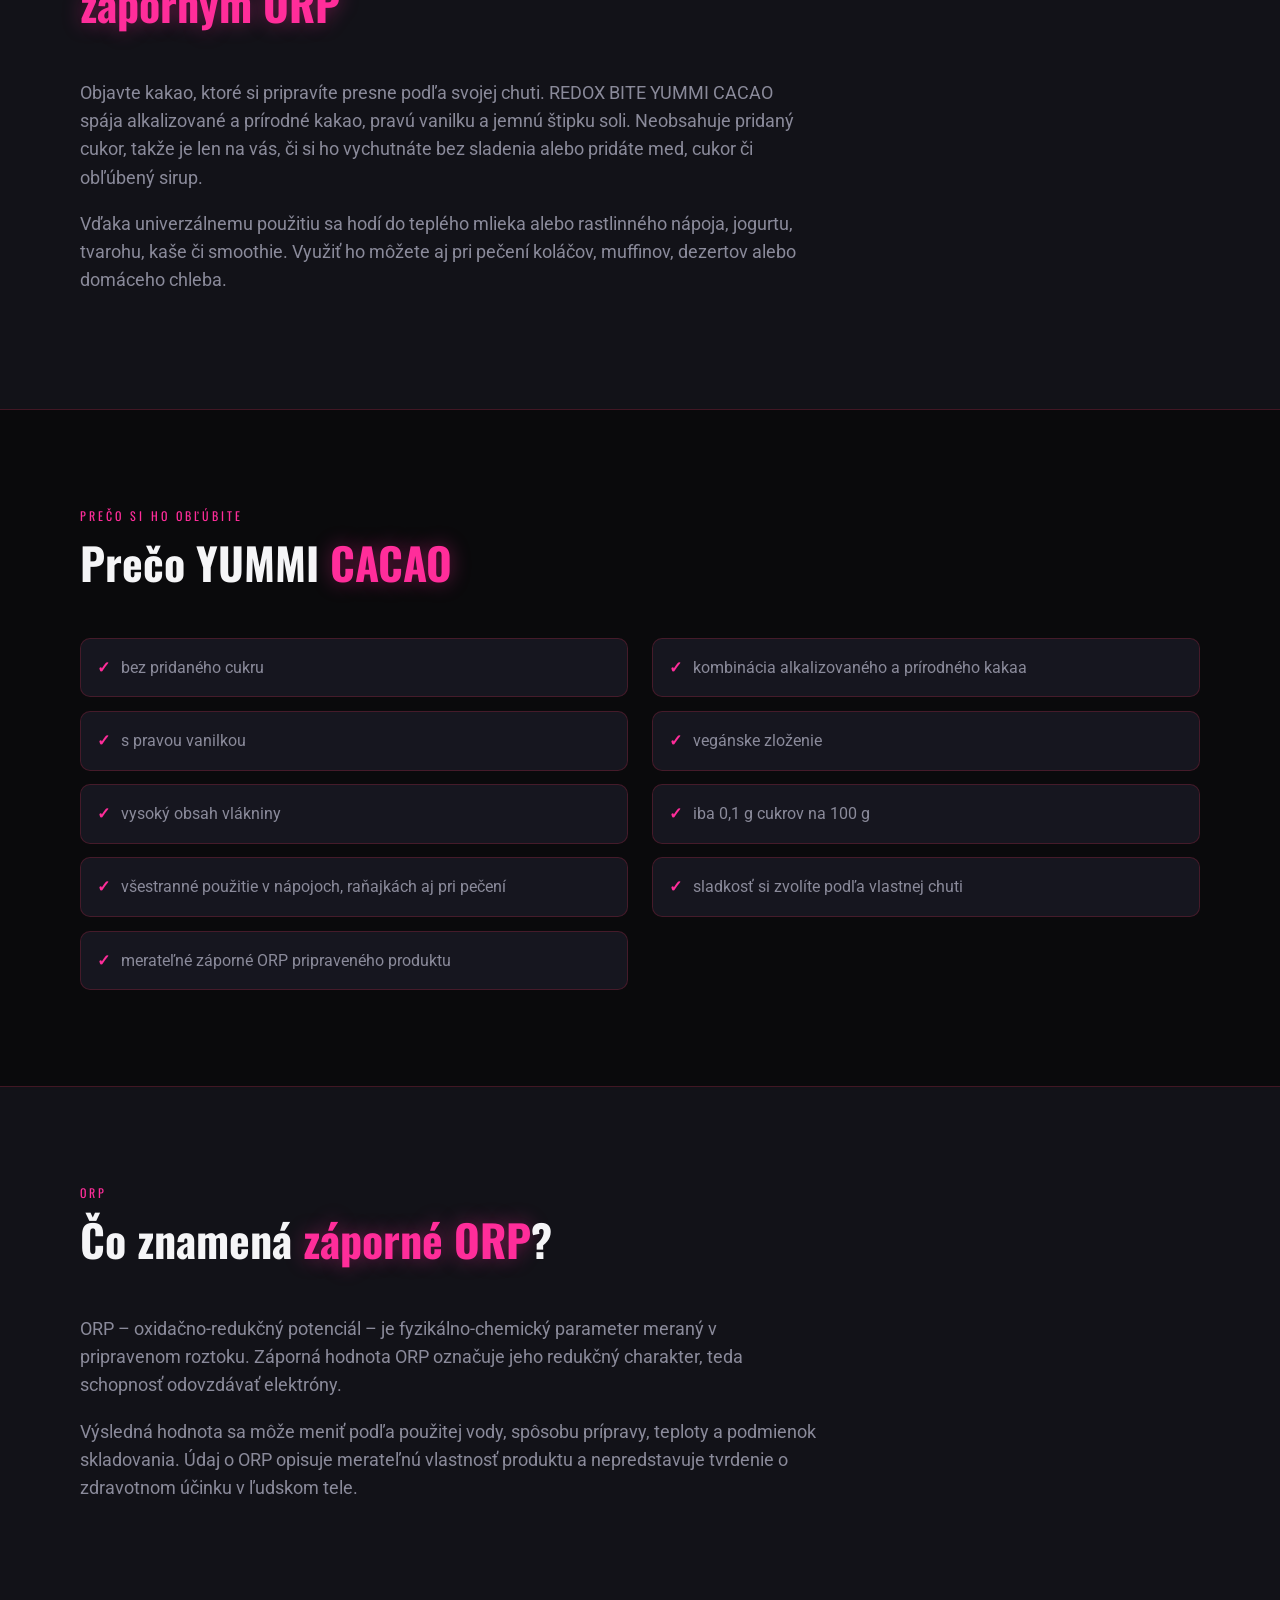
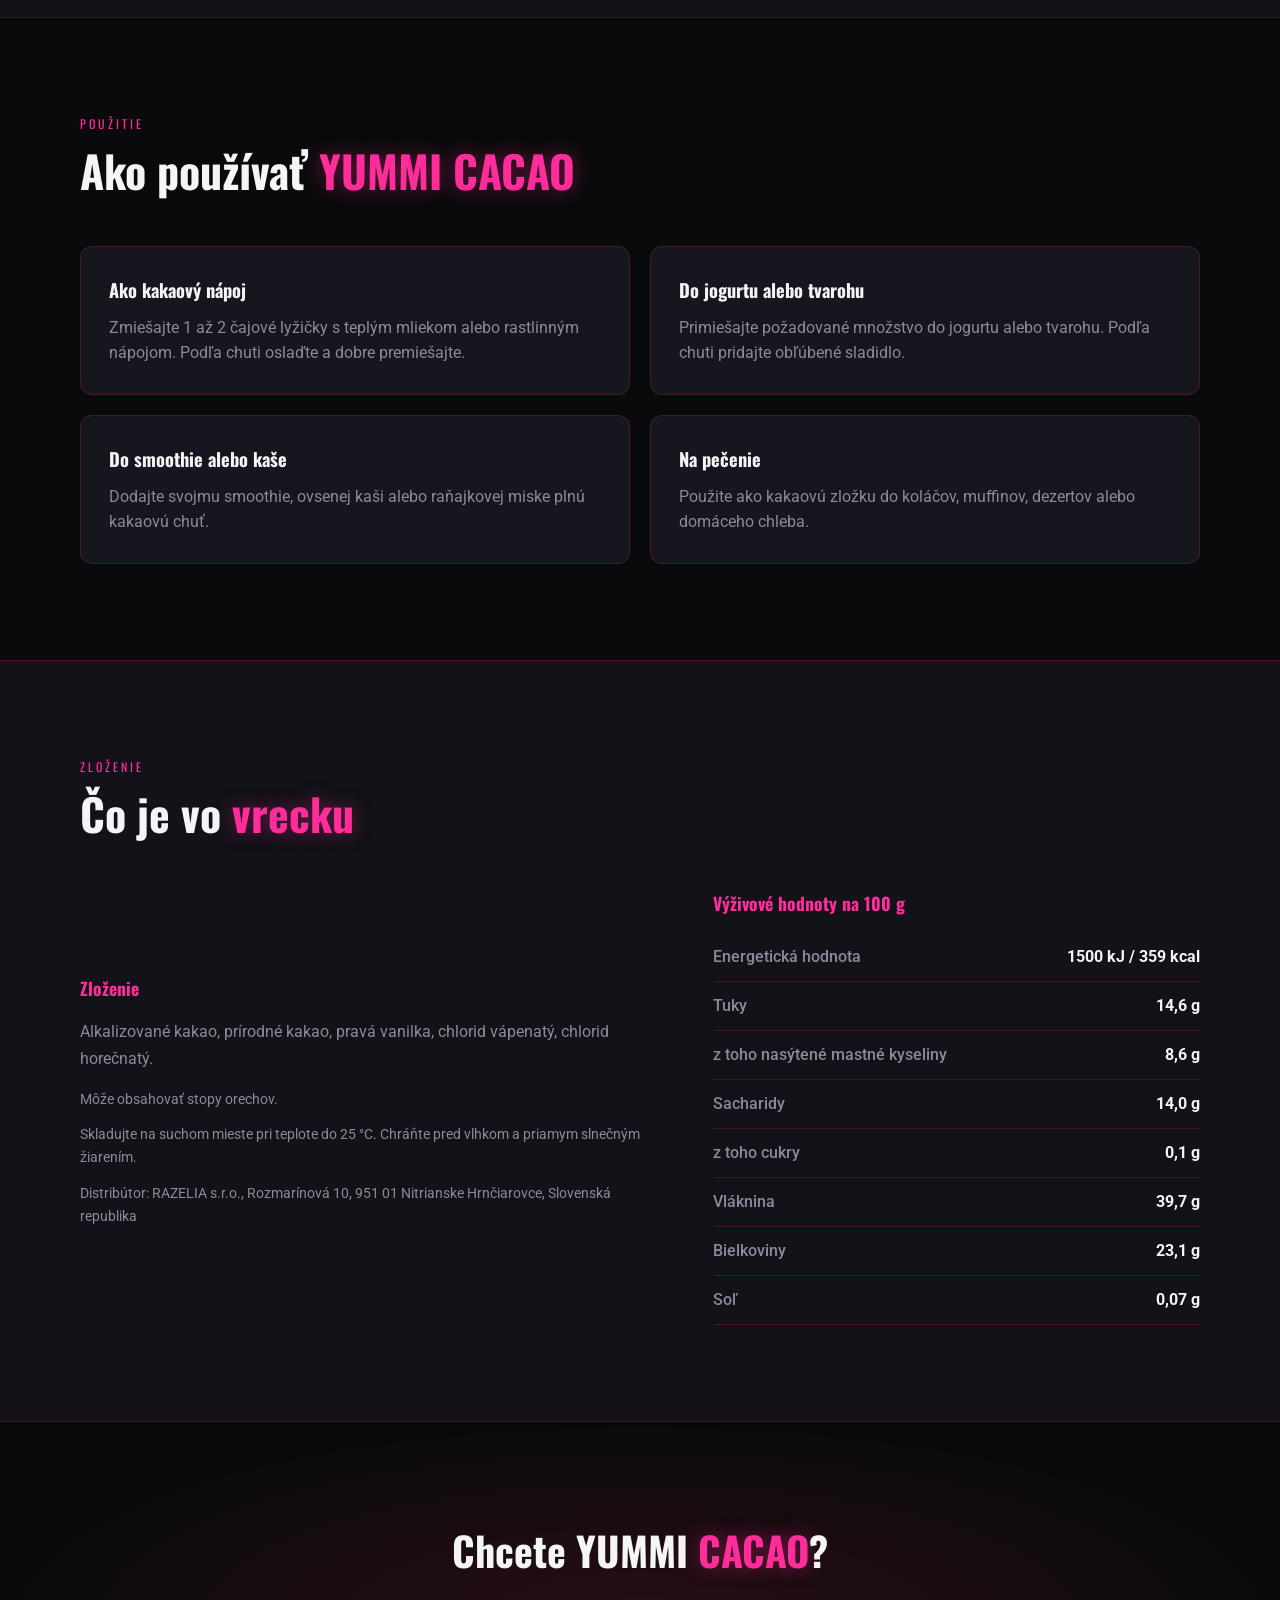
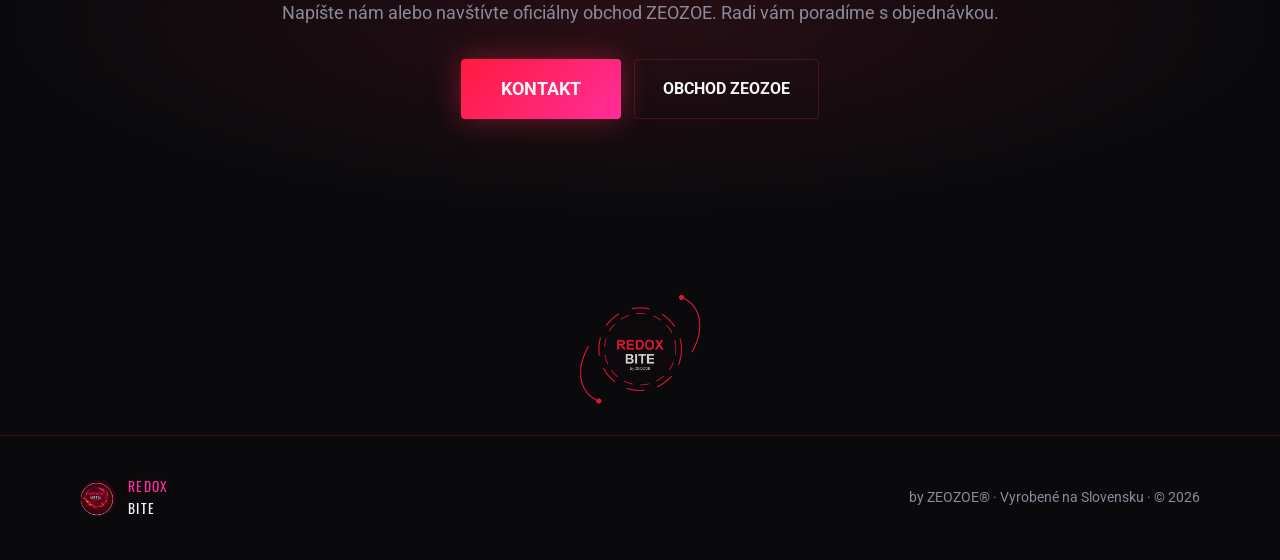
==== commit 0d364bb2: "Whitened YUMMI CACAO product photo backgrounds to pure white. Co-authored-by: Cursor <cursoragent@cu" ====
--- a/yummi-cacao-kakao-bez-pridaneho-cukru/index.html
+++ b/yummi-cacao-kakao-bez-pridaneho-cukru/index.html
@@ -108,7 +108,7 @@
           <div class="pdp__gallery">
             <figure class="pdp__shot">
               <img
-                src="../assets/yummi-cacao-classic-front.jpg"
+                src="../assets/yummi-cacao-classic-front.jpg?v=2"
                 alt="REDOX BITE YUMMI CACAO v béžovom doypack balení 100 g"
                 data-i18n-alt="ycFrontAlt"
                 width="768"
@@ -117,7 +117,7 @@
             </figure>
             <figure class="pdp__shot">
               <img
-                src="../assets/yummi-cacao-classic-back.jpg"
+                src="../assets/yummi-cacao-classic-back.jpg?v=2"
                 alt="Zadná strana balenia YUMMI CACAO so zložením, použitím a výživovými údajmi"
                 data-i18n-alt="ycBackAlt"
                 width="512"
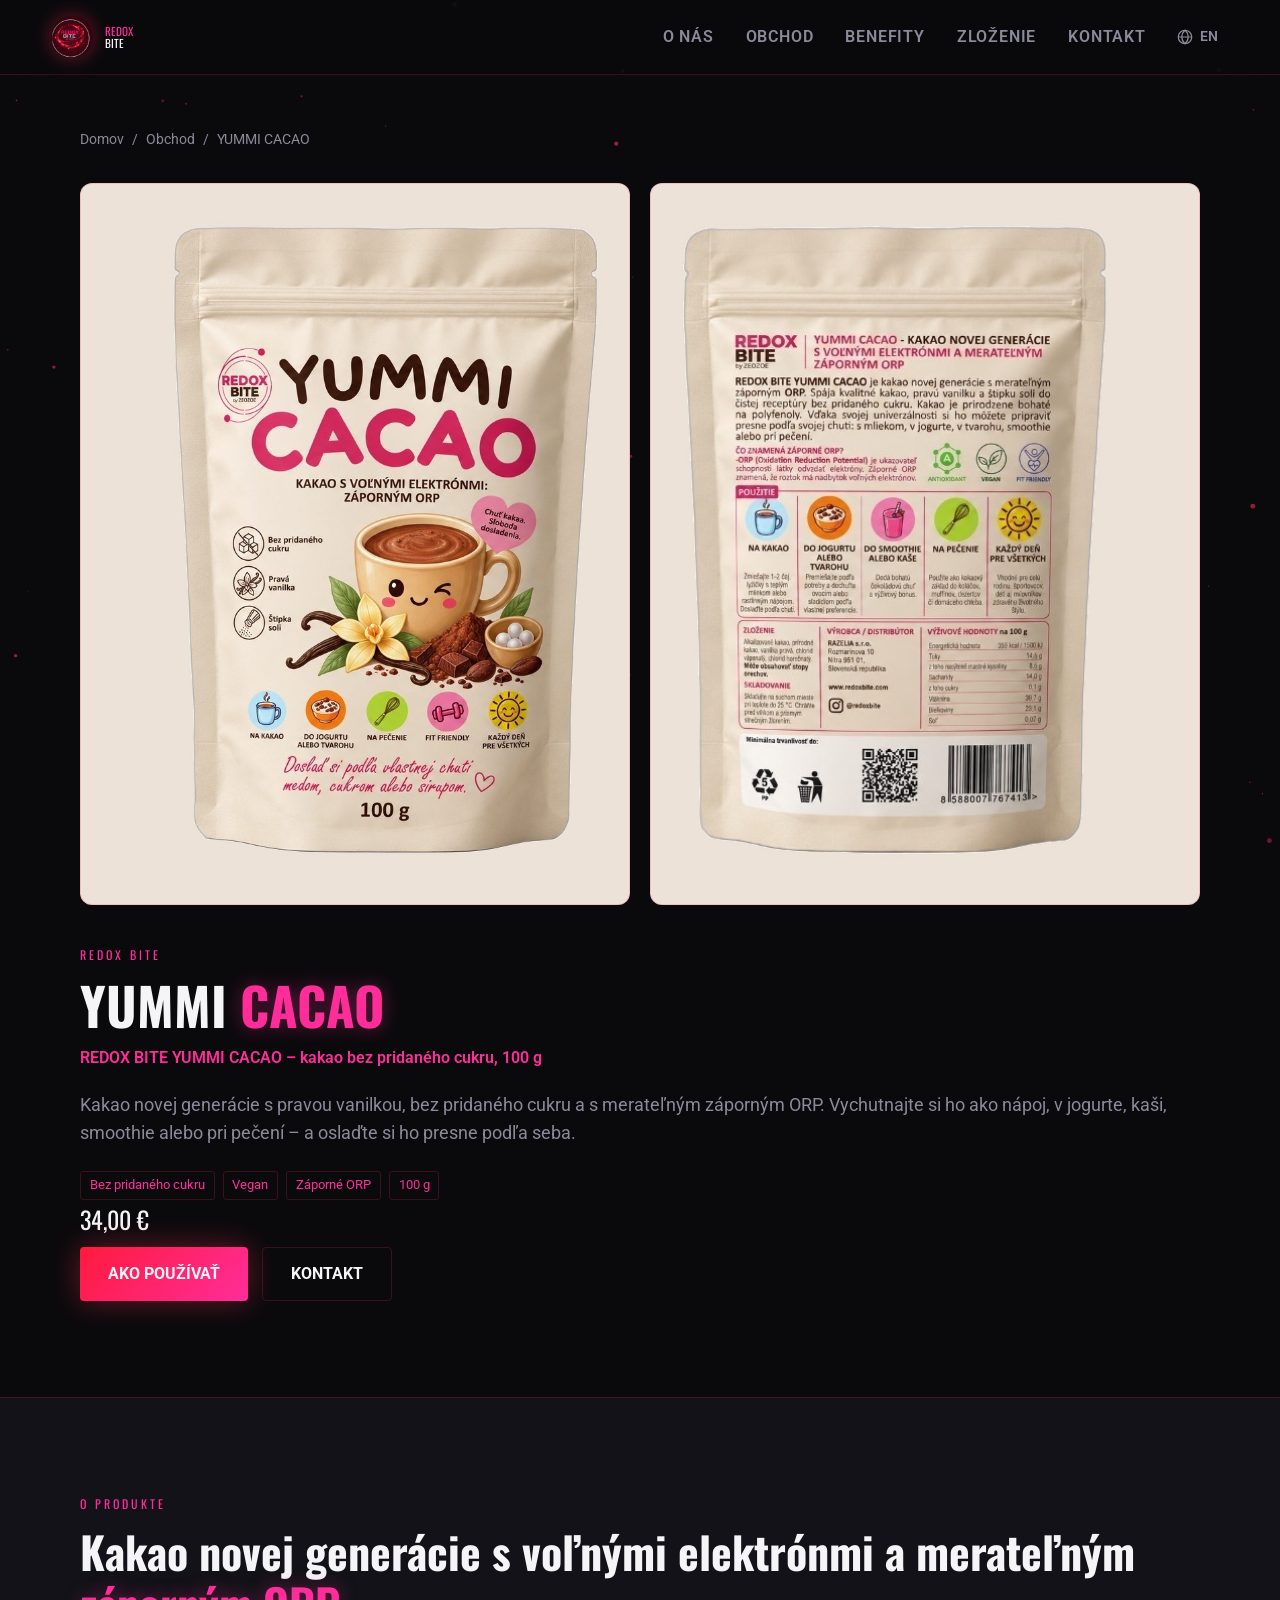
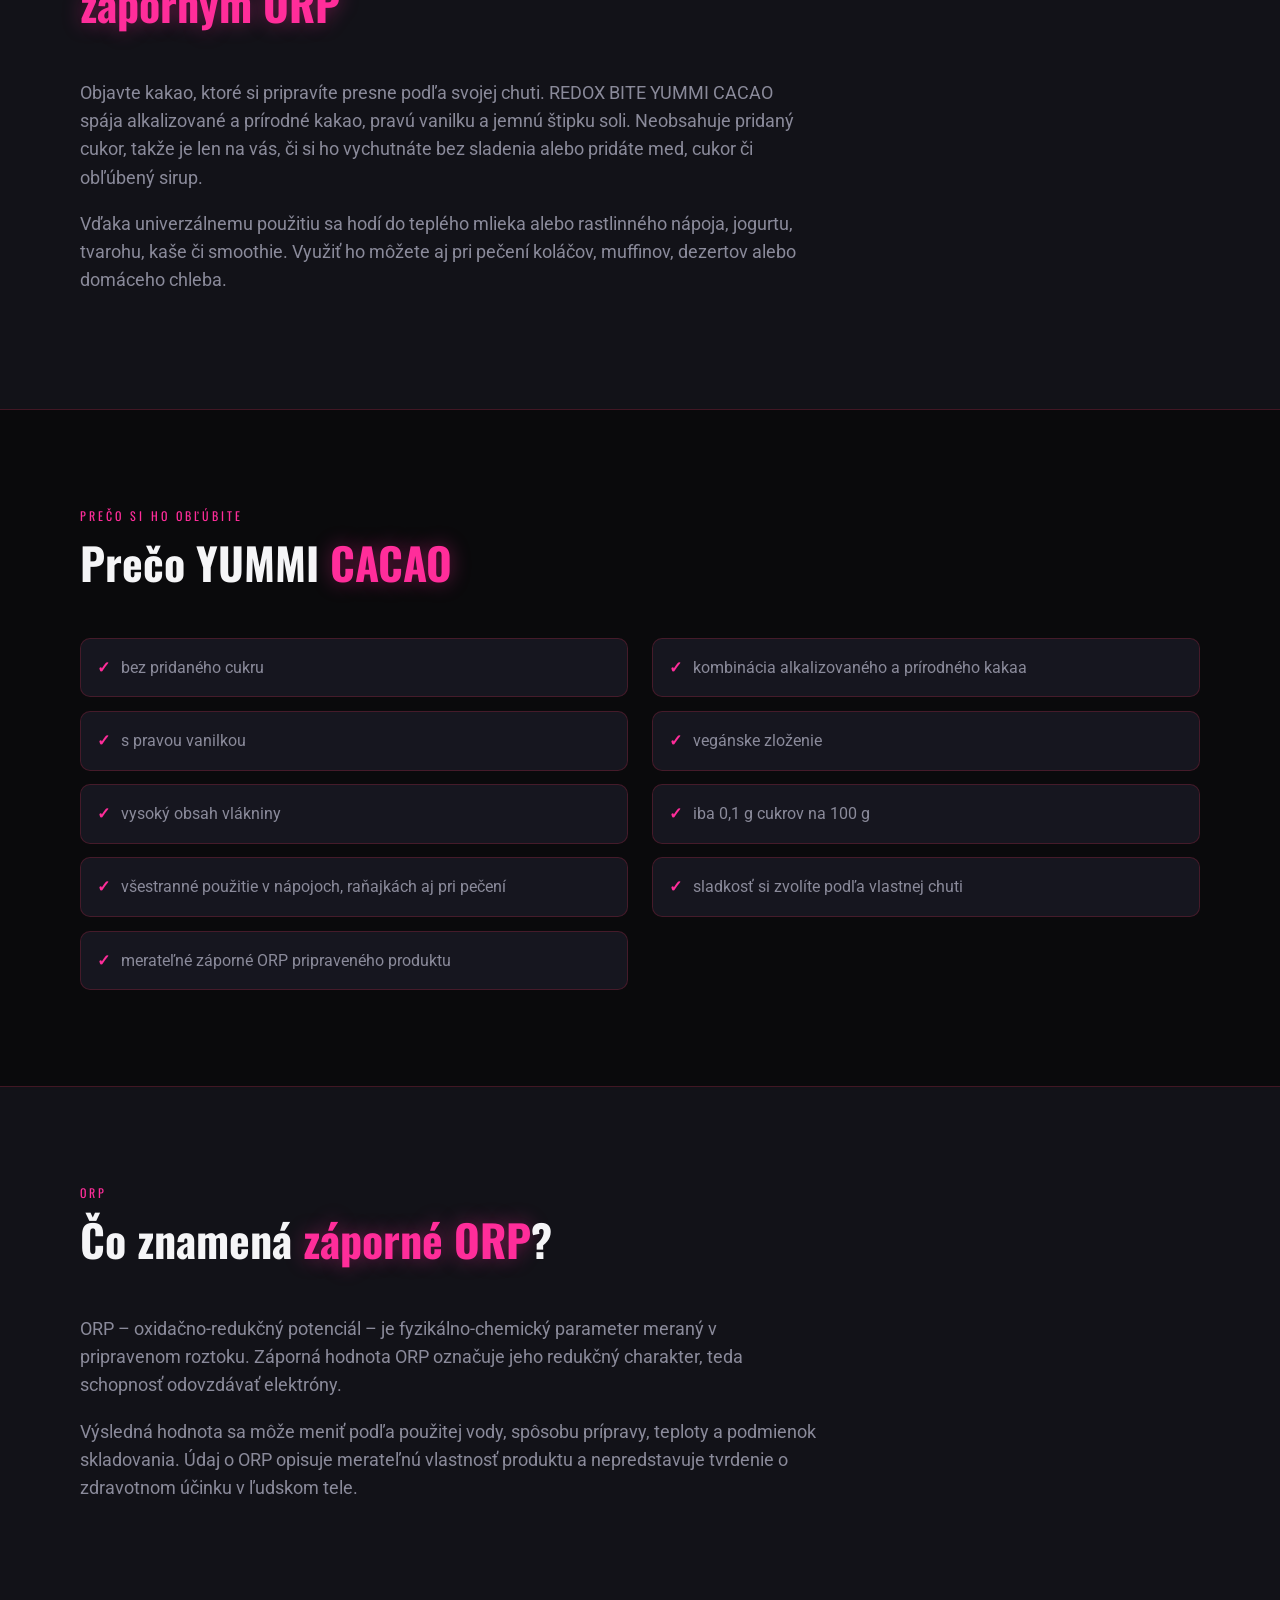
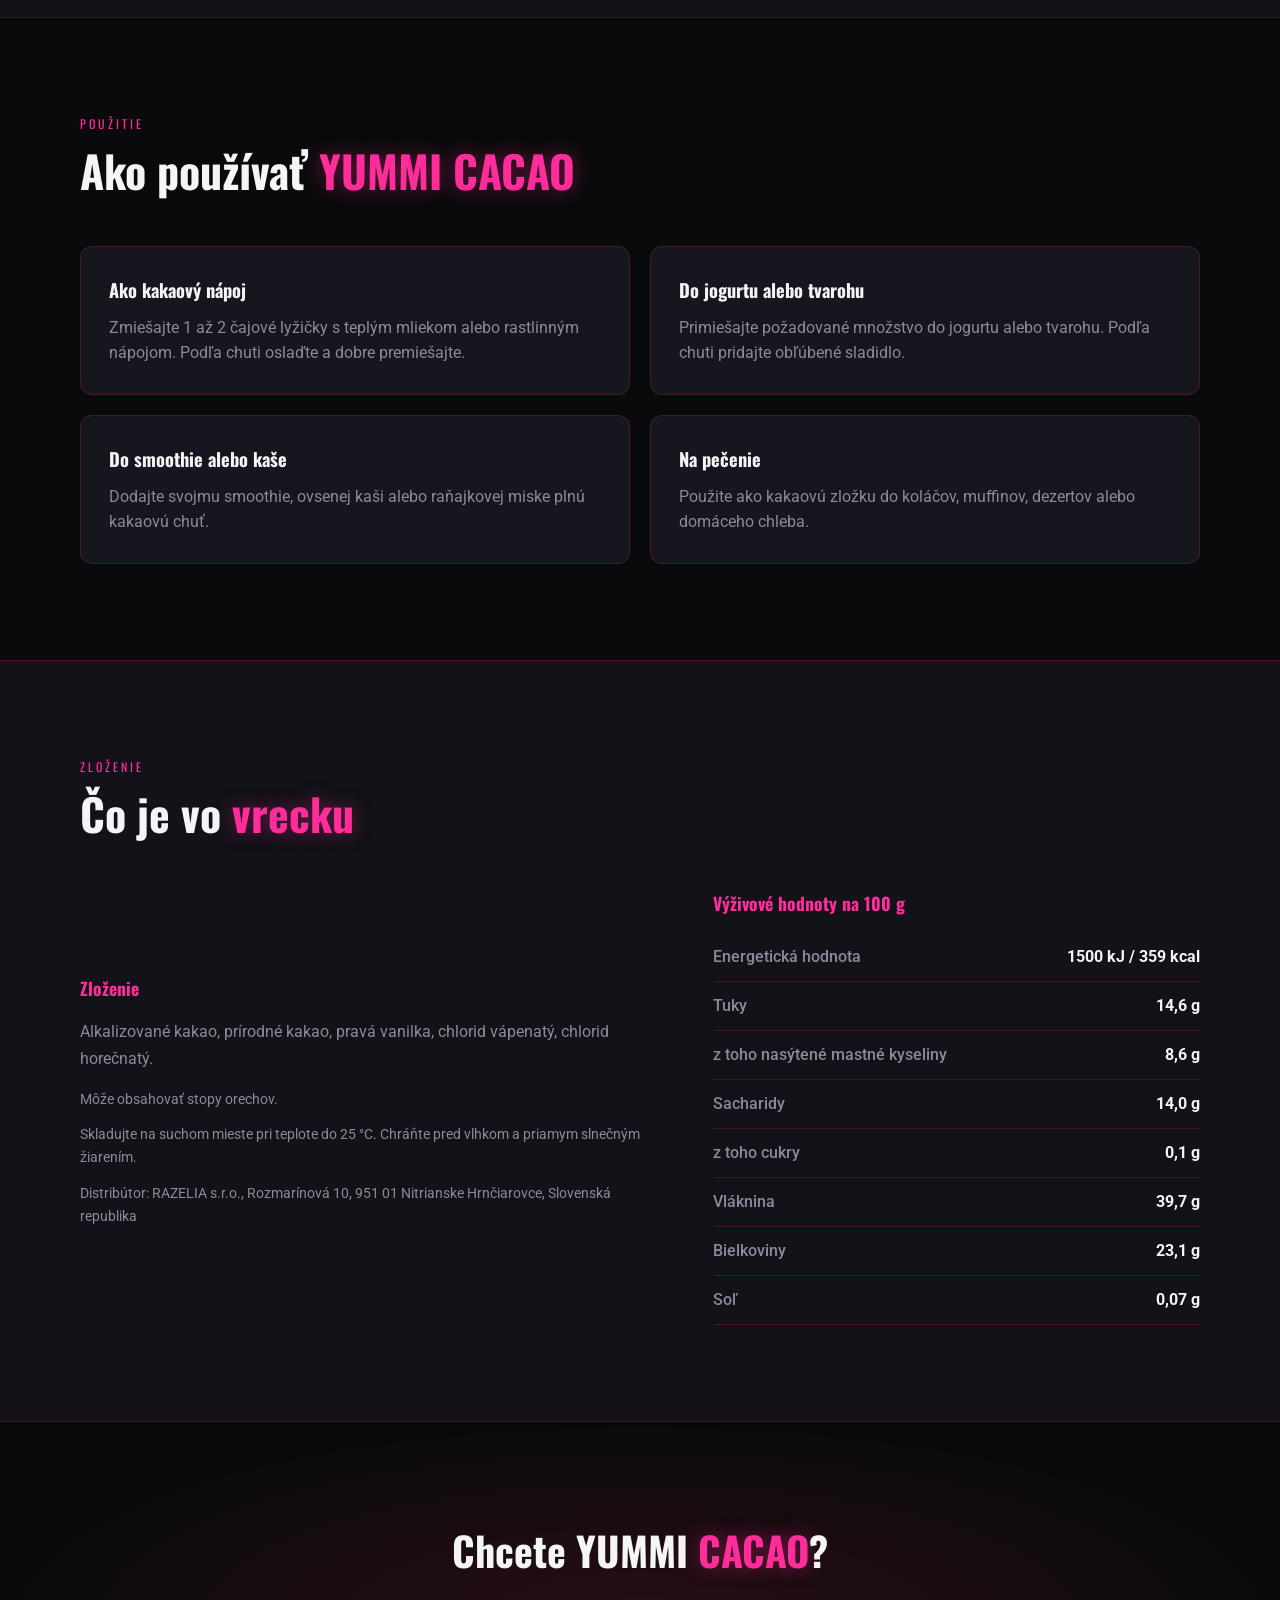
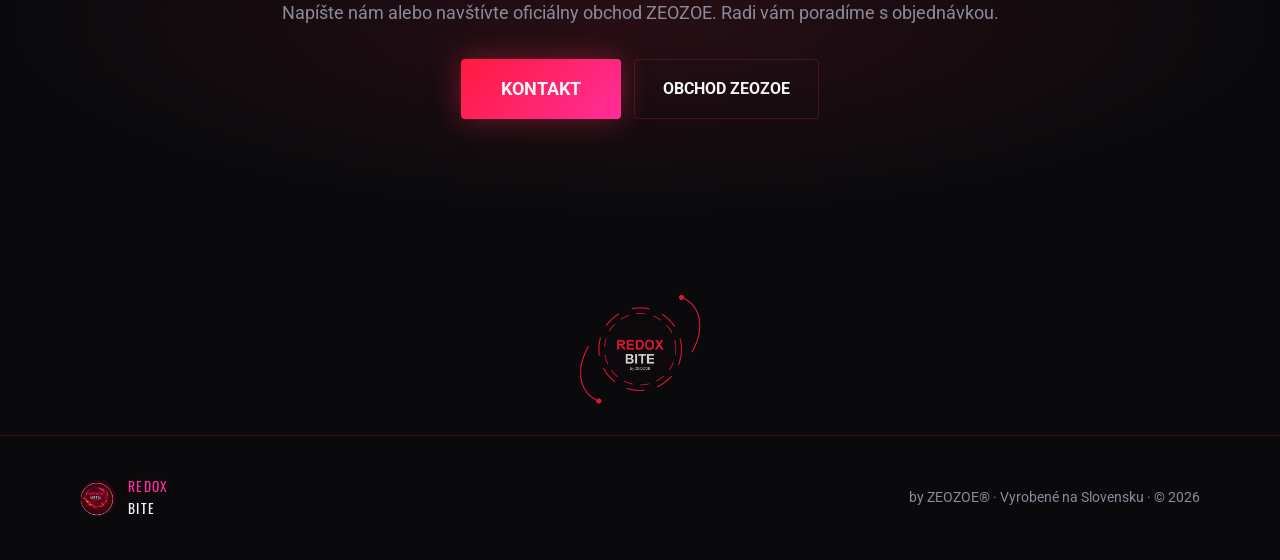
==== commit c4534d71: "Set classic cacao bg to cream and Pomaranč bg to white. Co-authored-by: Cursor <cursoragent@cursor.c" ====
--- a/yummi-cacao-kakao-bez-pridaneho-cukru/index.html
+++ b/yummi-cacao-kakao-bez-pridaneho-cukru/index.html
@@ -21,7 +21,7 @@
   <link rel="preconnect" href="https://fonts.googleapis.com">
   <link rel="preconnect" href="https://fonts.gstatic.com" crossorigin>
   <link href="https://fonts.googleapis.com/css?family=Roboto:400,500,700|Oswald:700&subset=latin,latin-ext&display=swap" rel="stylesheet">
-  <link rel="stylesheet" href="../css/style.css?v=40">
+  <link rel="stylesheet" href="../css/style.css?v=41">
   <script type="application/ld+json">
   {
     "@context": "https://schema.org",
@@ -106,18 +106,18 @@
 
         <div class="pdp__hero">
           <div class="pdp__gallery">
-            <figure class="pdp__shot">
+            <figure class="pdp__shot pdp__shot--cream">
               <img
-                src="../assets/yummi-cacao-classic-front.jpg?v=2"
+                src="../assets/yummi-cacao-classic-front.jpg?v=3"
                 alt="REDOX BITE YUMMI CACAO v béžovom doypack balení 100 g"
                 data-i18n-alt="ycFrontAlt"
                 width="768"
                 height="1024"
               >
             </figure>
-            <figure class="pdp__shot">
+            <figure class="pdp__shot pdp__shot--cream">
               <img
-                src="../assets/yummi-cacao-classic-back.jpg?v=2"
+                src="../assets/yummi-cacao-classic-back.jpg?v=3"
                 alt="Zadná strana balenia YUMMI CACAO so zložením, použitím a výživovými údajmi"
                 data-i18n-alt="ycBackAlt"
                 width="512"
--- a/css/style.css
+++ b/css/style.css
@@ -678,7 +678,11 @@
 }
 
 .product-image-wrap--contain {
-  background: #f4f4f6;
+  background: #ffffff;
+}
+
+.product-image-wrap--cream {
+  background: #ede2d8;
 }
 
 .product-image-wrap--contain .product-image {
@@ -1211,8 +1215,12 @@
   margin: 0;
   border-radius: 12px;
   border: 1px solid var(--border);
-  background: #f4f4f6;
+  background: #ffffff;
   padding: 1rem;
+}
+
+.pdp__shot--cream {
+  background: #ede2d8;
 }
 
 .pdp__shot img {
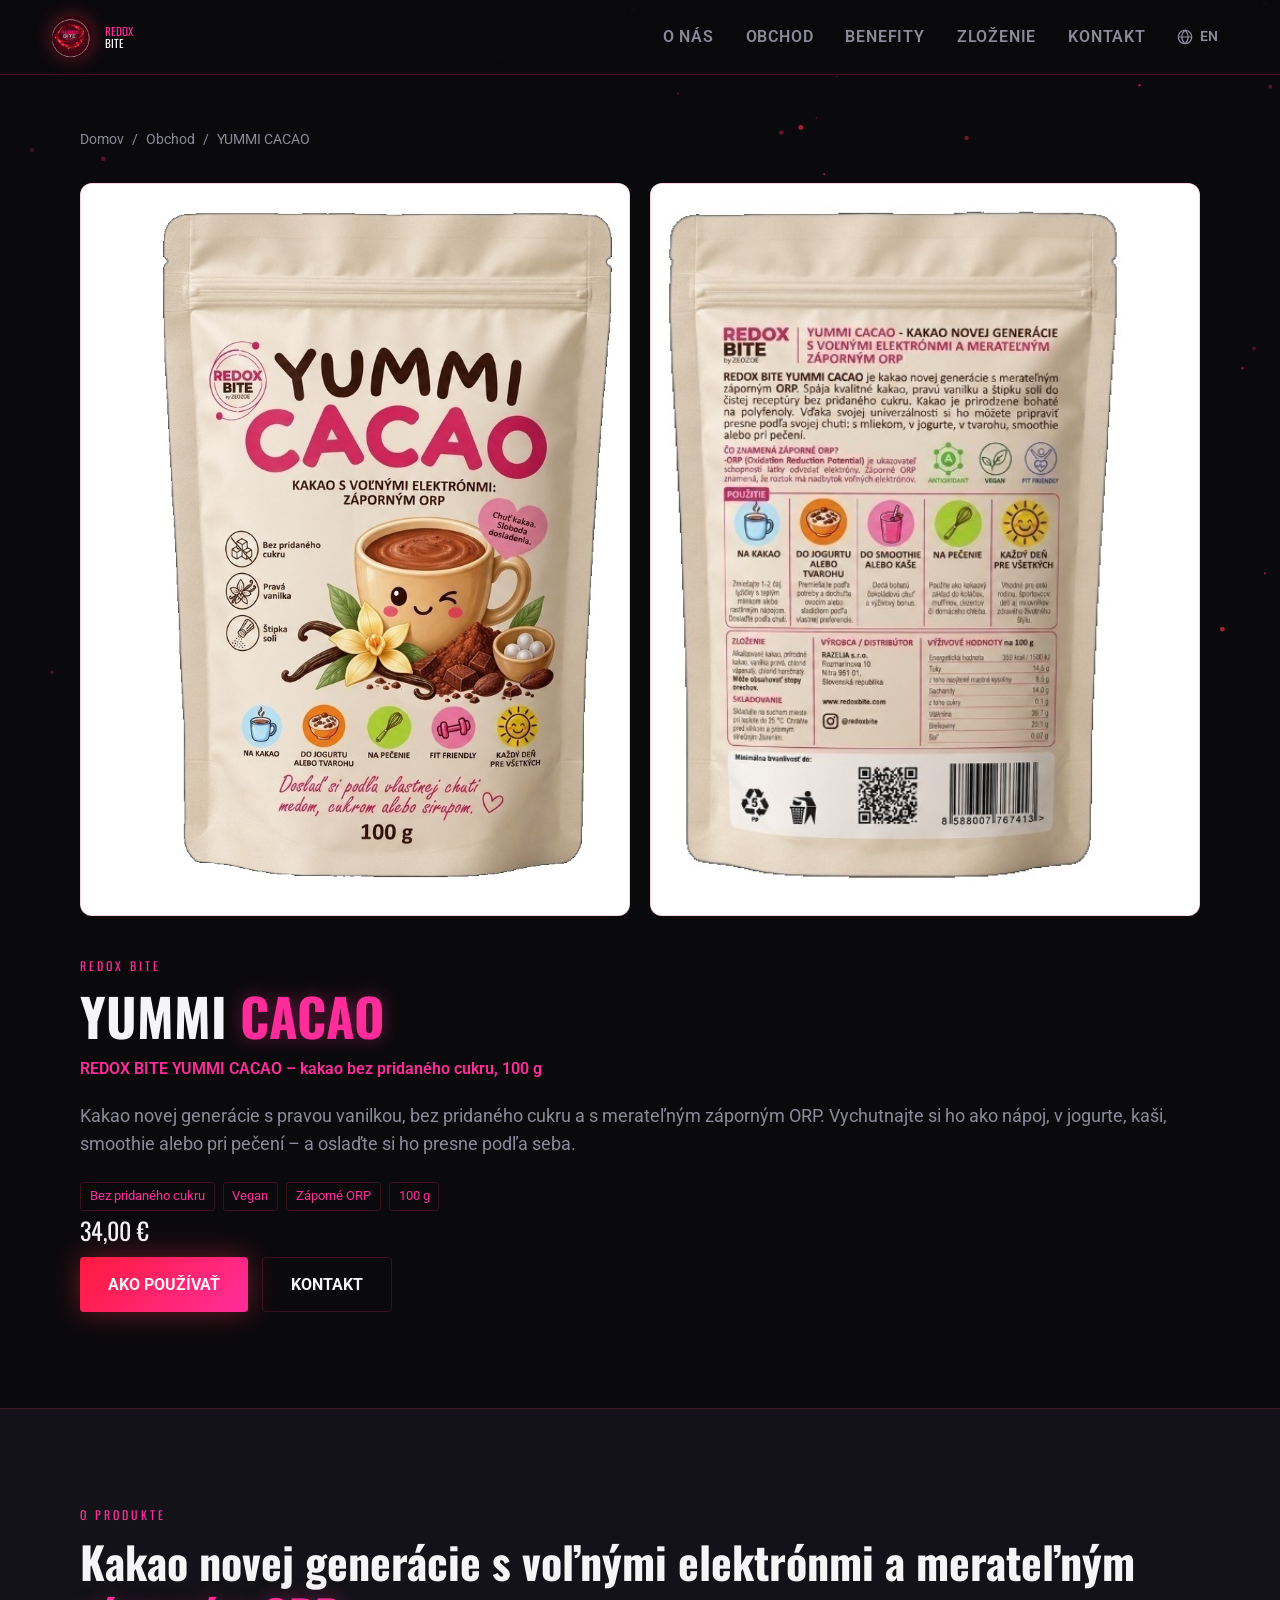
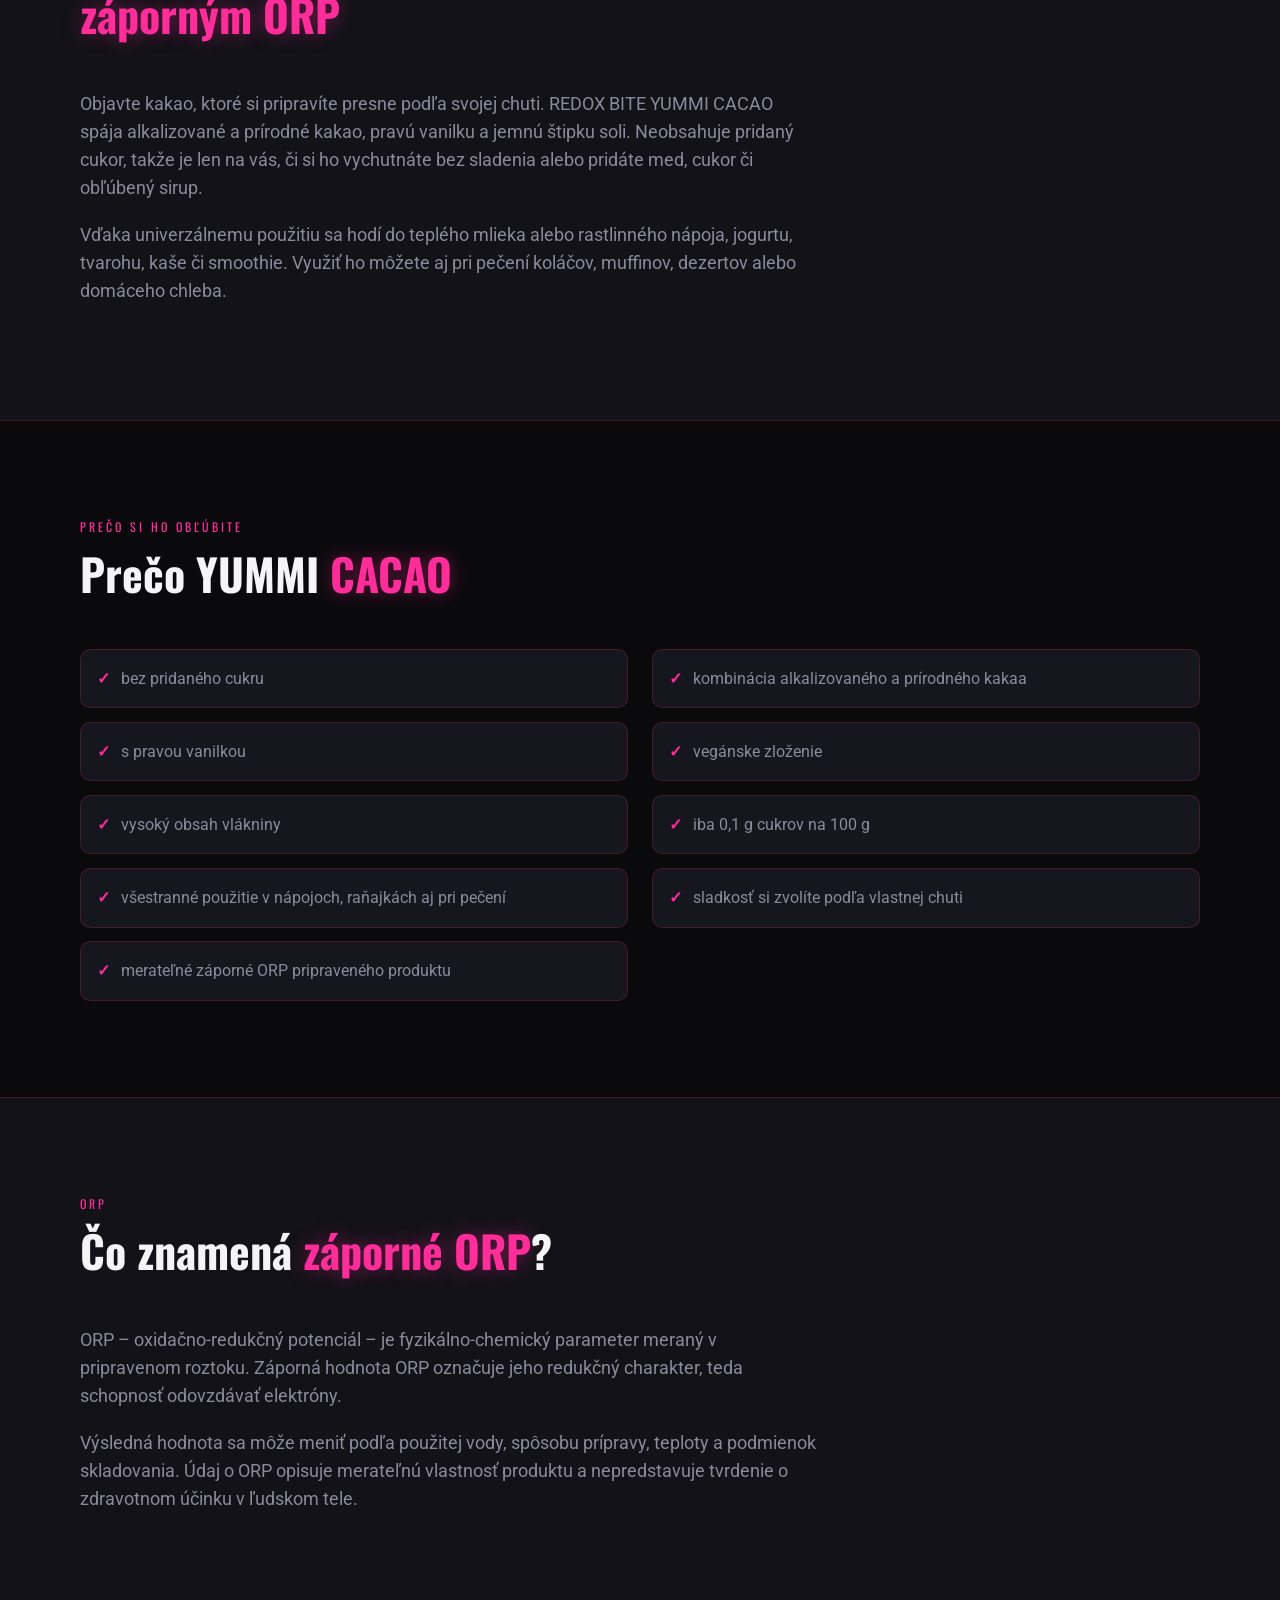
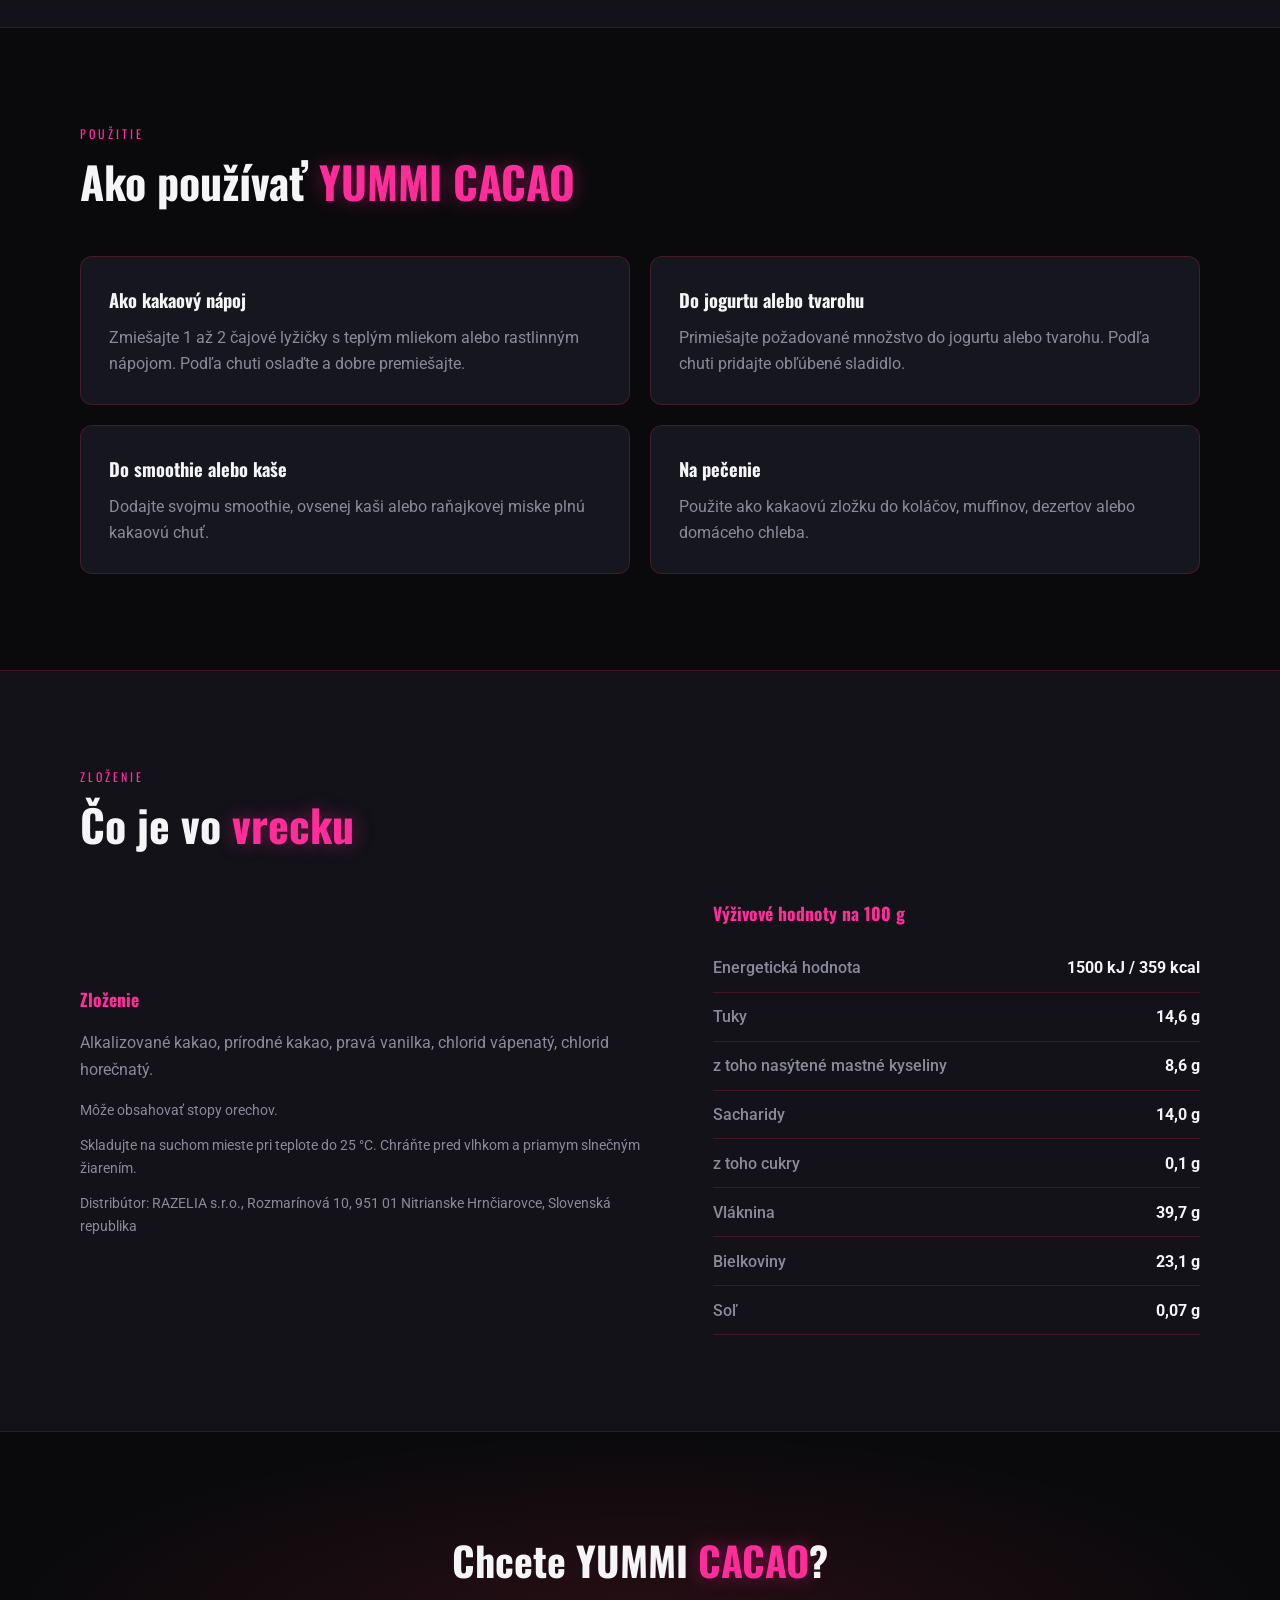
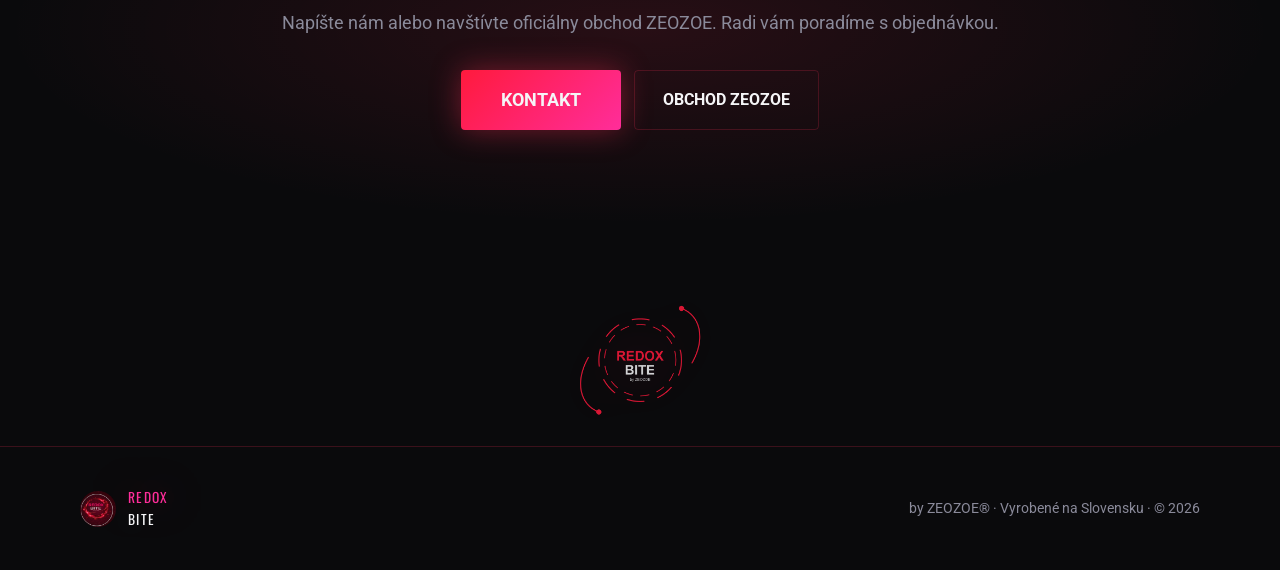
==== commit db41fdc4: "Unify all YUMMI CACAO pack photo backgrounds to solid white. Co-authored-by: Cursor <cursoragent@cur" ====
--- a/yummi-cacao-kakao-bez-pridaneho-cukru/index.html
+++ b/yummi-cacao-kakao-bez-pridaneho-cukru/index.html
@@ -108,7 +108,7 @@
           <div class="pdp__gallery">
             <figure class="pdp__shot pdp__shot--cream">
               <img
-                src="../assets/yummi-cacao-classic-front.jpg?v=3"
+                src="../assets/yummi-cacao-classic-front.jpg?v=5"
                 alt="REDOX BITE YUMMI CACAO v béžovom doypack balení 100 g"
                 data-i18n-alt="ycFrontAlt"
                 width="768"
@@ -117,7 +117,7 @@
             </figure>
             <figure class="pdp__shot pdp__shot--cream">
               <img
-                src="../assets/yummi-cacao-classic-back.jpg?v=3"
+                src="../assets/yummi-cacao-classic-back.jpg?v=5"
                 alt="Zadná strana balenia YUMMI CACAO so zložením, použitím a výživovými údajmi"
                 data-i18n-alt="ycBackAlt"
                 width="512"
--- a/css/style.css
+++ b/css/style.css
@@ -682,7 +682,7 @@
 }
 
 .product-image-wrap--cream {
-  background: #ede2d8;
+  background: #ffffff;
 }
 
 .product-image-wrap--contain .product-image {
@@ -1216,11 +1216,12 @@
   border-radius: 12px;
   border: 1px solid var(--border);
   background: #ffffff;
-  padding: 1rem;
+  padding: 0;
+  overflow: hidden;
 }
 
 .pdp__shot--cream {
-  background: #ede2d8;
+  background: #ffffff;
 }
 
 .pdp__shot img {
